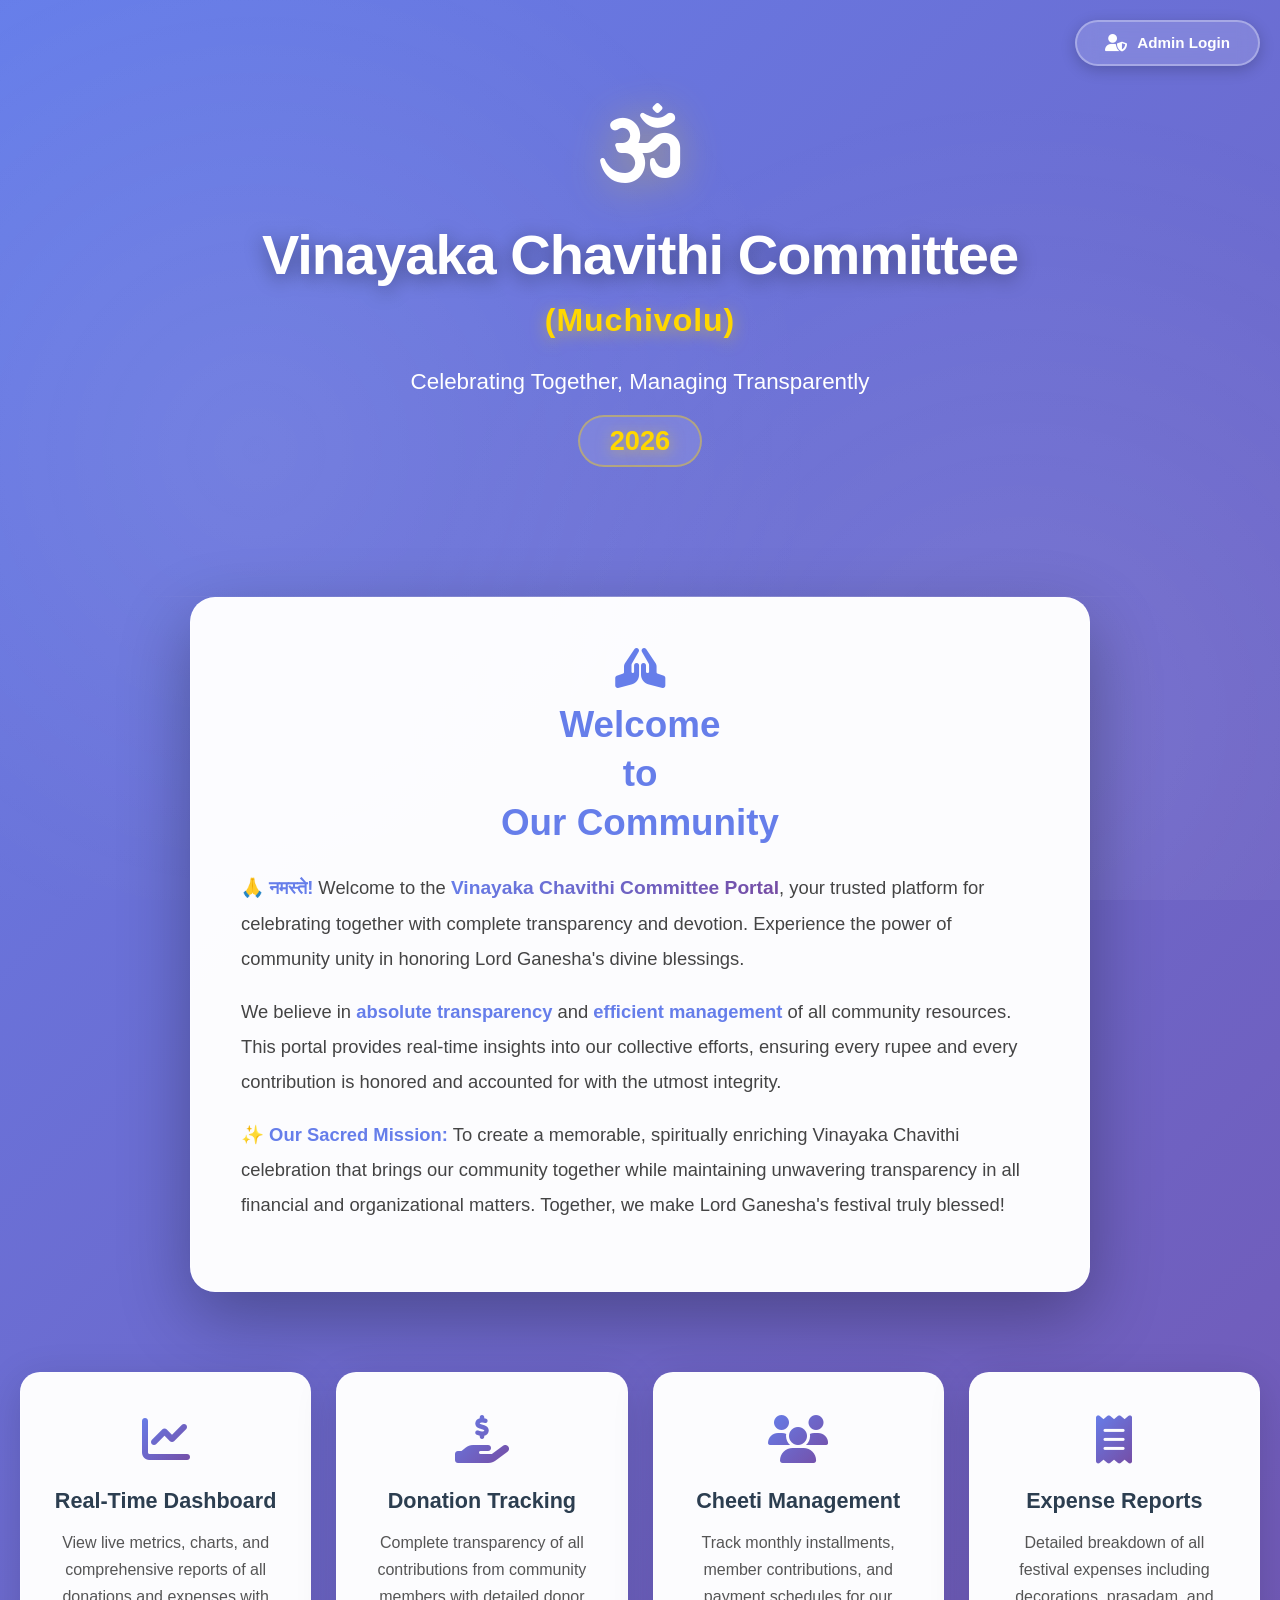
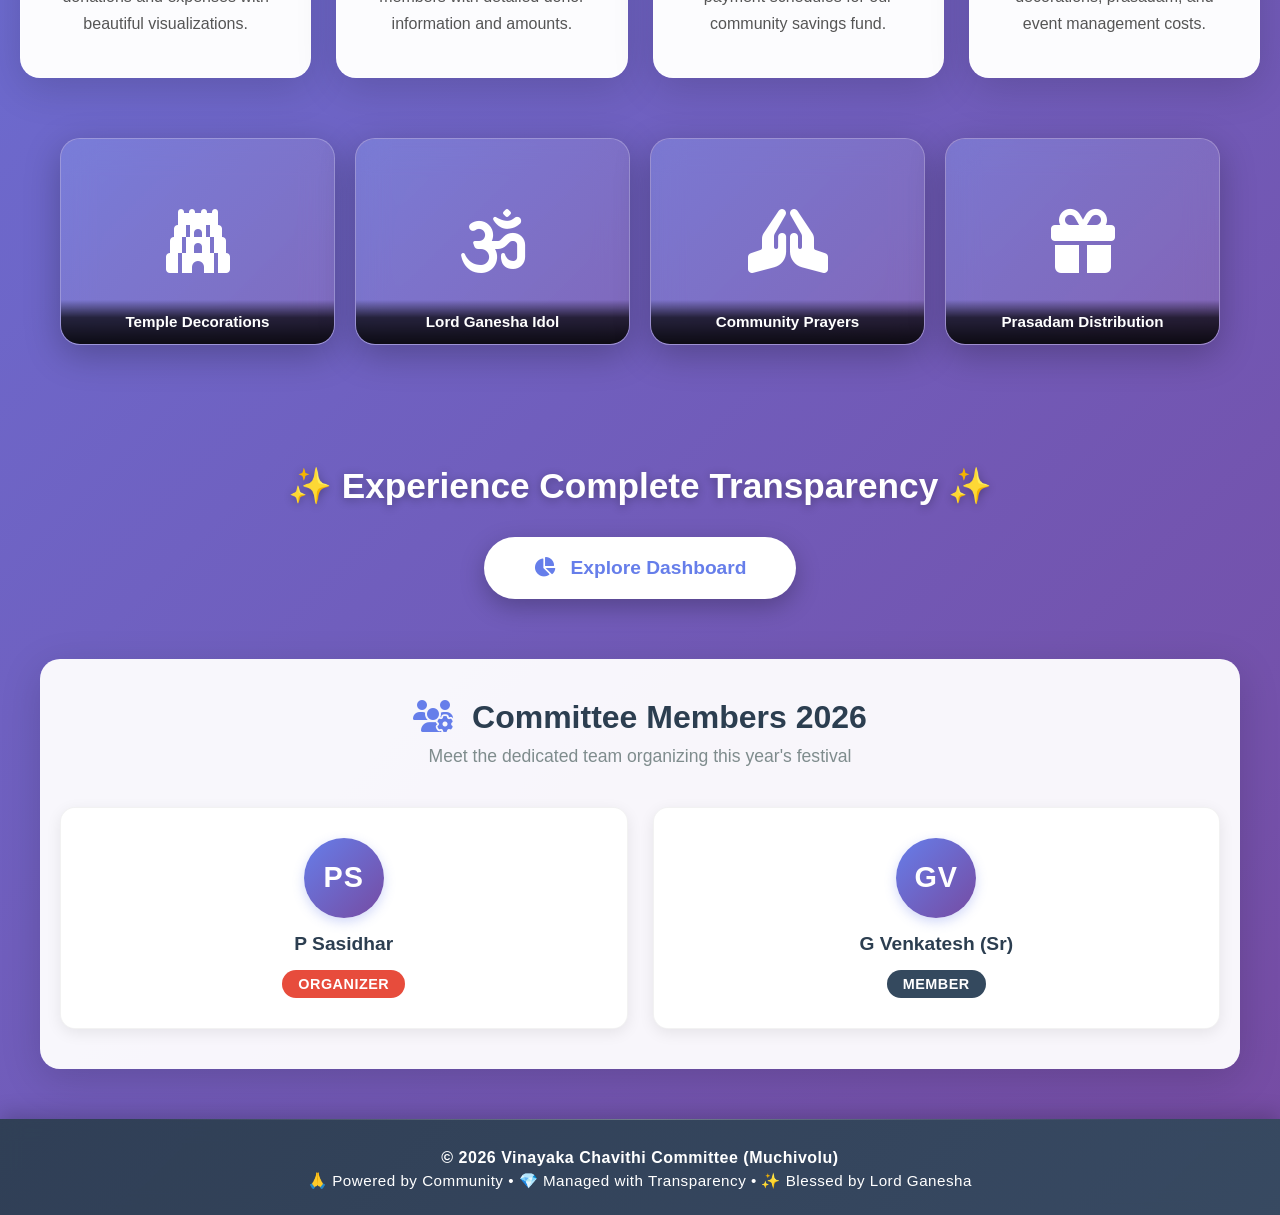
==== index.html @ c4cab66f "Welcome Message Fix" ====
<!DOCTYPE html>
<html lang="en">
<head>
    <meta charset="UTF-8">
    <meta name="viewport" content="width=device-width, initial-scale=1.0">
    <title>Vinayaka Chavithi Committee - Welcome</title>
    <link rel="icon" href="data:image/svg+xml,<svg xmlns='http://www.w3.org/2000/svg' viewBox='0 0 100 100'><text y='0.9em' font-size='90'>🕉️</text></svg>">
    <link rel="stylesheet" href="https://cdnjs.cloudflare.com/ajax/libs/font-awesome/6.4.0/css/all.min.css">
    <style>
        * {
            margin: 0;
            padding: 0;
            box-sizing: border-box;
        }

        body {
            font-family: 'Segoe UI', Tahoma, Geneva, Verdana, sans-serif;
            background: linear-gradient(135deg, #667eea 0%, #764ba2 100%);
            min-height: 100vh;
            color: #2c3e50;
            scroll-behavior: smooth;
            overflow-x: hidden;
        }

        /* Animated Background Particles */
        body::before {
            content: '';
            position: fixed;
            top: 0;
            left: 0;
            width: 100%;
            height: 100%;
            background: 
                radial-gradient(circle at 20% 50%, rgba(255,255,255,0.08) 0%, transparent 50%),
                radial-gradient(circle at 80% 80%, rgba(255,255,255,0.08) 0%, transparent 50%);
            pointer-events: none;
            z-index: 0;
            animation: backgroundPulse 8s ease-in-out infinite;
        }

        @keyframes backgroundPulse {
            0%, 100% { opacity: 0.5; }
            50% { opacity: 1; }
        }

        /* Ensure content is above background */
        body > * {
            position: relative;
            z-index: 1;
        }

        /* Login Button in Top Right */
        .admin-login-btn {
            position: fixed;
            top: 20px;
            right: 20px;
            background: rgba(255,255,255,0.15);
            color: white;
            border: 2px solid rgba(255,255,255,0.3);
            padding: 12px 28px;
            border-radius: 50px;
            font-size: 0.95rem;
            font-weight: 600;
            cursor: pointer;
            transition: all 0.3s ease;
            backdrop-filter: blur(10px);
            box-shadow: 0 4px 15px rgba(0,0,0,0.2);
            display: flex;
            align-items: center;
            gap: 10px;
            z-index: 1000;
            text-decoration: none;
        }

        .admin-login-btn:hover {
            background: rgba(255,255,255,0.25);
            border-color: rgba(255,255,255,0.5);
            transform: translateY(-2px);
            box-shadow: 0 6px 20px rgba(0,0,0,0.3);
        }

        .admin-login-btn i {
            font-size: 1.1rem;
        }

        /* Hero Section */
        .hero {
            text-align: center;
            padding: 100px 20px 80px;
            color: white;
            position: relative;
        }

        .hero::after {
            content: '';
            position: absolute;
            bottom: 0;
            left: 50%;
            transform: translateX(-50%);
            width: 80%;
            height: 1px;
            background: linear-gradient(90deg, transparent 0%, rgba(255,255,255,0.3) 50%, transparent 100%);
        }

        .hero .logo {
            font-size: 5rem;
            margin-bottom: 30px;
            filter: drop-shadow(0 4px 20px rgba(255,215,0,0.4));
            animation: float 3s ease-in-out infinite, glow 2s ease-in-out infinite alternate;
            display: inline-block;
        }

        @keyframes float {
            0%, 100% { transform: translateY(0) rotate(-2deg); }
            50% { transform: translateY(-15px) rotate(2deg); }
        }

        @keyframes glow {
            0% { filter: drop-shadow(0 4px 20px rgba(255,215,0,0.3)); }
            100% { filter: drop-shadow(0 4px 30px rgba(255,215,0,0.6)); }
        }

        .hero h1 {
            font-size: 3.5rem;
            font-weight: 800;
            margin-bottom: 15px;
            text-shadow: 0 4px 20px rgba(0,0,0,0.4);
            letter-spacing: -1px;
            animation: fadeInUp 0.8s ease-out;
        }

        @keyframes fadeInUp {
            from {
                opacity: 0;
                transform: translateY(30px);
            }
            to {
                opacity: 1;
                transform: translateY(0);
            }
        }

        .hero .location {
            font-size: 2rem;
            font-weight: 700;
            margin-bottom: 25px;
            color: #ffd700;
            text-shadow: 0 3px 15px rgba(255,215,0,0.5);
            opacity: 1;
            animation: fadeInUp 0.8s ease-out 0.2s both;
            letter-spacing: 1px;
        }

        .hero .subtitle {
            font-size: 1.4rem;
            opacity: 0.95;
            margin-bottom: 15px;
            font-weight: 400;
            animation: fadeInUp 0.8s ease-out 0.4s both;
            line-height: 1.6;
        }

        .hero .year {
            font-size: 1.7rem;
            font-weight: 700;
            margin-bottom: 50px;
            color: #ffd700;
            text-shadow: 0 3px 15px rgba(255,215,0,0.5);
            animation: fadeInUp 0.8s ease-out 0.6s both;
            display: inline-block;
            padding: 8px 30px;
            border: 2px solid rgba(255,215,0,0.4);
            border-radius: 50px;
            backdrop-filter: blur(10px);
            background: rgba(255,255,255,0.1);
        }

        /* Welcome Message */
        .welcome-message {
            max-width: 900px;
            margin: 0 auto 80px;
            padding: 50px;
            background: rgba(255,255,255,0.98);
            border-radius: 25px;
            box-shadow: 0 25px 70px rgba(0,0,0,0.3);
            animation: slideUp 0.8s ease-out;
            border: 1px solid rgba(255,255,255,0.5);
        }

        @keyframes slideUp {
            from {
                opacity: 0;
                transform: translateY(40px);
            }
            to {
                opacity: 1;
                transform: translateY(0);
            }
        }

        .welcome-message h2 {
            color: #667eea;
            margin-bottom: 25px;
            font-size: 2.3rem;
            display: flex;
            flex-direction: column;
            align-items: center;
            gap: 5px;
            justify-content: center;
            font-weight: 800;
            line-height: 1.2;
        }

        .welcome-message h2 i {
            font-size: 2.5rem;
            animation: pulse 2s ease-in-out infinite;
            margin-bottom: 10px;
        }

        @keyframes pulse {
            0%, 100% { transform: scale(1); }
            50% { transform: scale(1.1); }
        }

        .welcome-message p {
            line-height: 1.9;
            color: #444;
            font-size: 1.15rem;
            margin-bottom: 18px;
        }

        .welcome-message p strong {
            color: #667eea;
            font-weight: 700;
        }

        .welcome-message .highlight {
            background: linear-gradient(135deg, #667eea 0%, #764ba2 100%);
            -webkit-background-clip: text;
            -webkit-text-fill-color: transparent;
            font-weight: 700;
            font-size: 1.2rem;
        }

        /* Features Grid */
        .features {
            max-width: 1400px;
            margin: 0 auto 60px;
            padding: 0 20px;
            display: grid;
            grid-template-columns: repeat(4, 1fr);
            gap: 25px;
        }

        .feature-card {
            background: rgba(255,255,255,0.98);
            padding: 40px 30px;
            border-radius: 20px;
            box-shadow: 0 10px 40px rgba(0,0,0,0.15);
            transition: all 0.4s cubic-bezier(0.175, 0.885, 0.32, 1.275);
            animation: slideUp 0.8s ease-out;
            animation-fill-mode: both;
            text-align: center;
            border: 1px solid rgba(255,255,255,0.5);
            position: relative;
            overflow: hidden;
        }

        .feature-card::before {
            content: '';
            position: absolute;
            top: 0;
            left: -100%;
            width: 100%;
            height: 100%;
            background: linear-gradient(90deg, transparent, rgba(102,126,234,0.08), transparent);
            transition: left 0.5s;
        }

        .feature-card:hover::before {
            left: 100%;
        }

        .feature-card:nth-child(1) { animation-delay: 0.1s; }
        .feature-card:nth-child(2) { animation-delay: 0.2s; }
        .feature-card:nth-child(3) { animation-delay: 0.3s; }
        .feature-card:nth-child(4) { animation-delay: 0.4s; }

        .feature-card:hover {
            transform: translateY(-12px) scale(1.02);
            box-shadow: 0 20px 50px rgba(102,126,234,0.3);
        }

        .feature-card .icon {
            font-size: 3rem;
            margin-bottom: 20px;
            background: linear-gradient(135deg, #667eea 0%, #764ba2 100%);
            -webkit-background-clip: text;
            -webkit-text-fill-color: transparent;
            display: inline-block;
            transition: transform 0.3s ease;
        }

        .feature-card:hover .icon {
            transform: scale(1.15) rotate(5deg);
        }

        .feature-card h3 {
            color: #2c3e50;
            margin-bottom: 15px;
            font-size: 1.35rem;
            font-weight: 700;
        }

        .feature-card p {
            color: #555;
            line-height: 1.7;
            font-size: 1rem;
        }

        /* Responsive Features Grid */
        @media (max-width: 1200px) {
            .features {
                grid-template-columns: repeat(2, 1fr);
                gap: 20px;
            }
        }

        @media (max-width: 768px) {
            .features {
                grid-template-columns: 1fr;
                gap: 20px;
            }
            
            .feature-card {
                padding: 30px;
            }
        }

        /* CTA Section */
        .cta {
            text-align: center;
            padding: 60px 20px;
            max-width: 800px;
            margin: 0 auto;
        }

        .cta h2 {
            color: white;
            font-size: 2.2rem;
            margin-bottom: 30px;
            text-shadow: 0 2px 10px rgba(0,0,0,0.3);
        }

        .cta-buttons {
            display: flex;
            gap: 20px;
            justify-content: center;
            flex-wrap: wrap;
        }

        .btn {
            padding: 20px 50px;
            border-radius: 50px;
            font-size: 1.2rem;
            font-weight: 700;
            text-decoration: none;
            transition: all 0.4s cubic-bezier(0.175, 0.885, 0.32, 1.275);
            box-shadow: 0 8px 25px rgba(0,0,0,0.25);
            display: inline-flex;
            align-items: center;
            gap: 15px;
            cursor: pointer;
            border: none;
            position: relative;
            overflow: hidden;
        }

        .btn::before {
            content: '';
            position: absolute;
            top: 50%;
            left: 50%;
            width: 0;
            height: 0;
            border-radius: 50%;
            background: rgba(255,255,255,0.3);
            transform: translate(-50%, -50%);
            transition: width 0.6s, height 0.6s;
        }

        .btn:hover::before {
            width: 300px;
            height: 300px;
        }

        .btn i {
            position: relative;
            z-index: 1;
            transition: transform 0.3s ease;
        }

        .btn:hover i {
            transform: scale(1.2) rotate(10deg);
        }

        .btn > span {
            position: relative;
            z-index: 1;
        }

        .btn-primary {
            background: white;
            color: #667eea;
        }

        .btn-primary:hover {
            transform: translateY(-5px) scale(1.05);
            box-shadow: 0 15px 40px rgba(255,255,255,0.4);
        }

        .btn-secondary {
            background: rgba(255,255,255,0.15);
            color: white;
            border: 2px solid rgba(255,255,255,0.3);
            backdrop-filter: blur(10px);
        }

        .btn-secondary:hover {
            background: rgba(255,255,255,0.25);
            border-color: rgba(255,255,255,0.5);
            transform: translateY(-3px);
        }

        /* Images Section */
        .images-section {
            max-width: 1200px;
            margin: 0 auto 60px;
            padding: 0 20px;
        }

        .images-grid {
            display: grid;
            grid-template-columns: repeat(auto-fit, minmax(200px, 1fr));
            gap: 20px;
            margin-top: 30px;
        }

        .image-card {
            position: relative;
            border-radius: 20px;
            overflow: hidden;
            box-shadow: 0 10px 35px rgba(0,0,0,0.25);
            transition: all 0.4s cubic-bezier(0.175, 0.885, 0.32, 1.275);
            background: rgba(255,255,255,0.15);
            aspect-ratio: 4/3;
            cursor: pointer;
            border: 1px solid rgba(255,255,255,0.2);
        }

        .image-card:hover {
            transform: scale(1.08) rotate(2deg);
            box-shadow: 0 20px 50px rgba(0,0,0,0.4);
        }

        .image-placeholder {
            width: 100%;
            height: 100%;
            display: flex;
            align-items: center;
            justify-content: center;
            background: linear-gradient(135deg, rgba(102,126,234,0.3) 0%, rgba(118,75,162,0.3) 100%);
            backdrop-filter: blur(15px);
            color: white;
            font-size: 4rem;
            transition: all 0.3s ease;
        }

        .image-card:hover .image-placeholder {
            background: linear-gradient(135deg, rgba(102,126,234,0.5) 0%, rgba(118,75,162,0.5) 100%);
        }

        .image-card:hover .image-placeholder i {
            transform: scale(1.2);
            filter: drop-shadow(0 0 20px rgba(255,255,255,0.6));
        }

        /* Disable hover effects on touch devices */
        @media (hover: none) and (pointer: coarse) {
            .image-card:hover {
                transform: none;
            }

            .image-card:hover .image-placeholder {
                background: linear-gradient(135deg, rgba(102,126,234,0.3) 0%, rgba(118,75,162,0.3) 100%);
            }

            .image-card:hover .image-placeholder i {
                transform: none;
                filter: none;
            }
        }

        .image-card .label {
            position: absolute;
            bottom: 0;
            left: 0;
            right: 0;
            padding: 12px 10px;
            background: linear-gradient(to top, rgba(0,0,0,0.9), rgba(0,0,0,0.7) 60%, transparent);
            color: white;
            font-weight: 600;
            text-align: center;
            font-size: 0.95rem;
            line-height: 1.3;
        }

        /* Committee Section */
        .committee-section {
            max-width: 1200px;
            margin: 0 auto 50px;
            padding: 40px 20px;
            background: rgba(255, 255, 255, 0.95);
            border-radius: 20px;
            box-shadow: 0 10px 40px rgba(0, 0, 0, 0.15);
        }

        .committee-section .section-header {
            text-align: center;
            margin-bottom: 40px;
        }

        .committee-section .section-header h2 {
            color: #2c3e50;
            font-size: 2rem;
            margin-bottom: 10px;
            font-weight: 700;
        }

        .committee-section .section-header h2 i {
            color: #667eea;
            margin-right: 10px;
        }

        .committee-section .section-header p {
            color: #7f8c8d;
            font-size: 1.1rem;
        }

        .committee-grid {
            display: grid;
            grid-template-columns: repeat(auto-fit, minmax(250px, 1fr));
            gap: 25px;
        }

        .home-committee-card {
            background: white;
            border-radius: 15px;
            padding: 30px 25px;
            box-shadow: 0 4px 15px rgba(0, 0, 0, 0.08);
            transition: all 0.3s ease;
            border: 1px solid rgba(0, 0, 0, 0.05);
            display: flex;
            flex-direction: column;
            align-items: center;
            justify-content: center;
            text-align: center;
            gap: 15px;
            min-height: 220px;
        }

        .home-committee-card:hover {
            transform: translateY(-5px);
            box-shadow: 0 8px 25px rgba(0, 0, 0, 0.15);
        }

        .home-committee-avatar {
            width: 80px;
            height: 80px;
            border-radius: 50%;
            background: linear-gradient(135deg, #667eea 0%, #764ba2 100%);
            color: white;
            display: flex;
            align-items: center;
            justify-content: center;
            font-size: 1.8rem;
            font-weight: 700;
            box-shadow: 0 4px 12px rgba(102, 126, 234, 0.3);
            letter-spacing: 1px;
        }

        .home-committee-name {
            font-size: 1.2rem;
            font-weight: 600;
            color: #2c3e50;
            margin: 0;
        }

        .home-committee-role {
            display: inline-block;
            padding: 6px 16px;
            border-radius: 20px;
            font-size: 0.9rem;
            font-weight: 600;
            color: white;
            text-transform: uppercase;
            letter-spacing: 0.5px;
        }

        /* Footer */
        .footer {
            background: linear-gradient(135deg, rgba(44, 62, 80, 0.95) 0%, rgba(52, 73, 94, 0.95) 100%);
            backdrop-filter: blur(10px);
            text-align: center;
            padding: 25px 20px 20px;
            color: white;
            opacity: 1;
            font-size: 0.95rem;
            position: relative;
            box-shadow: 0 -5px 20px rgba(0, 0, 0, 0.2);
        }

        .footer::before {
            content: '';
            position: absolute;
            top: 0;
            left: 50%;
            transform: translateX(-50%);
            width: 80%;
            height: 1px;
            background: linear-gradient(90deg, transparent 0%, rgba(255,255,255,0.3) 50%, transparent 100%);
        }

        .footer p {
            margin: 5px 0;
            letter-spacing: 0.5px;
        }

        .footer p:first-child {
            font-weight: 600;
            font-size: 1rem;
        }

        /* Page Loader */
        .page-loader {
            position: fixed;
            top: 0;
            left: 0;
            width: 100%;
            height: 100%;
            background: linear-gradient(135deg, #667eea 0%, #764ba2 100%);
            display: flex;
            align-items: center;
            justify-content: center;
            z-index: 9999;
            transition: opacity 0.5s ease, visibility 0.5s ease;
        }

        .page-loader.hidden {
            opacity: 0;
            visibility: hidden;
        }

        .loader-content {
            text-align: center;
            color: white;
        }

        .loader-icon {
            font-size: 4rem;
            animation: spin 2s ease-in-out infinite;
            margin-bottom: 20px;
            filter: drop-shadow(0 4px 20px rgba(255,215,0,0.6));
        }

        @keyframes spin {
            0% { transform: rotate(0deg) scale(1); }
            50% { transform: rotate(180deg) scale(1.1); }
            100% { transform: rotate(360deg) scale(1); }
        }

        .loader-text {
            font-size: 1.3rem;
            font-weight: 600;
            opacity: 0.9;
        }

        /* Responsive */
        @media (max-width: 768px) {
            .hero {
                padding: 50px 15px 30px;
            }

            .hero h1 {
                font-size: 1.8rem;
                line-height: 1.2;
            }

            .hero .location {
                font-size: 1.3rem;
                margin-bottom: 15px;
            }

            .hero .subtitle {
                font-size: 1rem;
                padding: 0 10px;
            }

            .hero .logo {
                font-size: 3rem;
                margin-bottom: 20px;
            }

            .hero .year {
                font-size: 1.1rem;
                padding: 6px 18px;
                margin-bottom: 30px;
            }

            .welcome-message {
                padding: 20px 16px;
                margin: 0 15px 35px;
                border-radius: 18px;
                box-shadow: 0 15px 40px rgba(0,0,0,0.2);
            }

            .welcome-message h2 {
                font-size: 1.3rem;
                flex-direction: column;
                gap: 3px;
                margin-bottom: 16px;
                line-height: 1.3;
            }

            .welcome-message h2 i {
                font-size: 1.8rem;
                margin-bottom: 8px;
            }

            .welcome-message p {
                font-size: 0.92rem;
                line-height: 1.6;
                margin-bottom: 12px;
                text-align: left;
            }

            .welcome-message .highlight {
                font-size: 0.95rem;
                display: inline;
            }

            .feature-card {
                padding: 30px 20px;
            }

            .feature-card h3 {
                font-size: 1.2rem;
            }

            .feature-card p {
                font-size: 0.92rem;
            }

            .cta {
                padding: 40px 15px;
            }

            .cta h2 {
                font-size: 1.4rem;
                padding: 0 10px;
            }

            .cta-buttons {
                flex-direction: column;
                align-items: center;
            }

            .images-section {
                margin-bottom: 40px;
                padding: 0 15px;
            }

            .images-grid {
                gap: 15px;
                grid-template-columns: 1fr;
            }

            .image-card {
                aspect-ratio: 3/2;
                max-width: 100%;
            }

            .image-placeholder {
                font-size: 4.5rem;
            }

            .image-card .label {
                font-size: 1.05rem;
                padding: 16px 12px;
            }

            .btn {
                width: 100%;
                max-width: 320px;
                justify-content: center;
                padding: 16px 40px;
                font-size: 1.05rem;
            }

            .admin-login-btn {
                top: 10px;
                right: 10px;
                padding: 9px 18px;
                font-size: 0.8rem;
            }

            .committee-section {
                padding: 25px 15px;
                margin: 0 10px 25px;
                border-radius: 18px;
            }

            .committee-section .section-header h2 {
                font-size: 1.35rem;
            }

            .committee-section .section-header p {
                font-size: 0.95rem;
            }

            .committee-grid {
                grid-template-columns: 1fr;
                gap: 20px;
            }

            .home-committee-card {
                min-height: auto;
                padding: 25px 20px;
            }

            .footer {
                padding: 20px 15px 18px;
                font-size: 0.85rem;
            }

            .footer::before {
                width: 90%;
            }

            .footer p {
                margin: 4px 0;
            }

            .footer p:first-child {
                font-size: 0.9rem;
            }

            .footer p:last-child {
                font-size: 0.8rem;
                line-height: 1.5;
            }
        }

        /* Extra Small Devices */
        @media (max-width: 480px) {
            .hero h1 {
                font-size: 1.6rem;
            }

            .hero .location {
                font-size: 1.2rem;
            }

            .hero .subtitle {
                font-size: 0.95rem;
            }

            .hero .logo {
                font-size: 2.8rem;
            }

            .hero .year {
                font-size: 1rem;
                padding: 5px 16px;
            }

            .welcome-message {
                padding: 18px 14px;
                margin: 0 12px 30px;
            }

            .welcome-message h2 {
                font-size: 1.2rem;
                line-height: 1.3;
                gap: 2px;
            }

            .welcome-message h2 i {
                margin-bottom: 6px;
            }

            .welcome-message p {
                font-size: 0.88rem;
            }

            .feature-card {
                padding: 25px 18px;
            }

            .images-grid {
                gap: 12px;
            }

            .image-placeholder {
                font-size: 4rem;
            }

            .image-card .label {
                font-size: 1rem;
                padding: 14px 10px;
            }

            .cta h2 {
                font-size: 1.3rem;
            }

            .btn {
                padding: 14px 35px;
                font-size: 1rem;
            }
        }
    </style>
</head>
<body>
    <!-- Page Loader -->
    <div class="page-loader" id="pageLoader">
        <div class="loader-content">
            <div class="loader-icon">
                <i class="fas fa-om"></i>
            </div>
            <div class="loader-text">Loading...</div>
        </div>
    </div>

    <!-- Admin Login Button (Top Right) -->
    <a href="dashboard.html?login=true" class="admin-login-btn">
        <i class="fas fa-user-shield"></i>
        Admin Login
    </a>

    <!-- Hero Section -->
    <div class="hero">
        <div class="logo">
            <i class="fas fa-om"></i>
        </div>
        <h1>Vinayaka Chavithi Committee</h1>
        <p class="location">(Muchivolu)</p>
        <p class="subtitle">Celebrating Together, Managing Transparently</p>
        <p class="year" id="currentYear">2026</p>
    </div>

    <!-- Welcome Message -->
    <div class="welcome-message">
        <h2>
            <i class="fas fa-hands-praying"></i>
            <span style="display: block;">Welcome</span>
            <span style="display: block;">to</span>
            <span style="display: block;">Our Community</span>
        </h2>
        <p>
            🙏 <strong>नमस्ते!</strong> Welcome to the <span class="highlight">Vinayaka Chavithi Committee Portal</span>, 
            your trusted platform for celebrating together with complete transparency and devotion. Experience the power 
            of community unity in honoring Lord Ganesha's divine blessings.
        </p>
        <p>
            We believe in <strong>absolute transparency</strong> and <strong>efficient management</strong> of all community resources. 
            This portal provides real-time insights into our collective efforts, ensuring every rupee and every contribution 
            is honored and accounted for with the utmost integrity.
        </p>
        <p>
            <strong>✨ Our Sacred Mission:</strong> To create a memorable, spiritually enriching Vinayaka Chavithi celebration 
            that brings our community together while maintaining unwavering transparency in all financial and organizational 
            matters. Together, we make Lord Ganesha's festival truly blessed!
        </p>
    </div>

    <!-- Features Grid -->
    <div class="features">
        <div class="feature-card">
            <div class="icon">
                <i class="fas fa-chart-line"></i>
            </div>
            <h3>Real-Time Dashboard</h3>
            <p>View live metrics, charts, and comprehensive reports of all donations and expenses with beautiful visualizations.</p>
        </div>

        <div class="feature-card">
            <div class="icon">
                <i class="fas fa-hand-holding-usd"></i>
            </div>
            <h3>Donation Tracking</h3>
            <p>Complete transparency of all contributions from community members with detailed donor information and amounts.</p>
        </div>

        <div class="feature-card">
            <div class="icon">
                <i class="fas fa-users"></i>
            </div>
            <h3>Cheeti Management</h3>
            <p>Track monthly installments, member contributions, and payment schedules for our community savings fund.</p>
        </div>

        <div class="feature-card">
            <div class="icon">
                <i class="fas fa-receipt"></i>
            </div>
            <h3>Expense Reports</h3>
            <p>Detailed breakdown of all festival expenses including decorations, prasadam, and event management costs.</p>
        </div>
    </div>

    <!-- Images Section -->
    <div class="images-section">
        <div class="images-grid">
            <div class="image-card">
                <div class="image-placeholder">
                    <i class="fas fa-gopuram"></i>
                </div>
                <div class="label">Temple Decorations</div>
            </div>

            <div class="image-card">
                <div class="image-placeholder">
                    <i class="fas fa-om"></i>
                </div>
                <div class="label">Lord Ganesha Idol</div>
            </div>

            <div class="image-card">
                <div class="image-placeholder">
                    <i class="fas fa-hands-praying"></i>
                </div>
                <div class="label">Community Prayers</div>
            </div>

            <div class="image-card">
                <div class="image-placeholder">
                    <i class="fas fa-gift"></i>
                </div>
                <div class="label">Prasadam Distribution</div>
            </div>
        </div>
    </div>

    <!-- CTA Section -->
    <div class="cta">
        <h2>✨ Experience Complete Transparency ✨</h2>
        <div class="cta-buttons">
            <a href="dashboard.html" class="btn btn-primary">
                <i class="fas fa-chart-pie"></i>
                <span>Explore Dashboard</span>
            </a>
        </div>
    </div>

    <!-- Committee Section -->
    <div class="committee-section">
        <div class="section-header">
            <h2><i class="fas fa-users-cog"></i> Committee Members <span id="committeeYear">2026</span></h2>
            <p>Meet the dedicated team organizing this year's festival</p>
        </div>
        <div class="committee-grid" id="committeeGrid">
            <!-- Committee members will be loaded here -->
        </div>
    </div>

    <!-- Footer -->
    <div class="footer">
        <p>© <span id="footerYear">2026</span> Vinayaka Chavithi Committee (Muchivolu)</p>
        <p>🙏 Powered by Community • 💎 Managed with Transparency • ✨ Blessed by Lord Ganesha</p>
    </div>

    <!-- Load Dashboard Configuration -->
    <script src="dashboard-config.js"></script>

    <script>
        // Set current year dynamically
        const currentYear = new Date().getFullYear();
        
        // Update hero year
        const heroYear = document.getElementById('currentYear');
        if (heroYear) {
            heroYear.textContent = currentYear;
        }
        
        // Update footer year
        const footerYear = document.getElementById('footerYear');
        if (footerYear) {
            footerYear.textContent = currentYear;
        }

        // Update committee year
        const committeeYear = document.getElementById('committeeYear');
        if (committeeYear) {
            committeeYear.textContent = currentYear;
        }

        // Wait for config to be available
        function waitForConfig(callback, maxAttempts = 20) {
            let attempts = 0;
            const checkConfig = setInterval(() => {
                attempts++;
                if (typeof DASHBOARD_CONFIG !== 'undefined') {
                    clearInterval(checkConfig);
                    callback();
                } else if (attempts >= maxAttempts) {
                    clearInterval(checkConfig);
                    console.warn('⚠️ Dashboard config not loaded, proceeding with fallback');
                    callback(); // Proceed anyway with fallback paths
                }
            }, 50); // Check every 50ms
        }

        // Load and display committee members with fallback logic
        async function loadCommitteeMembers() {
            try {
                let committee = [];
                let displayYear = currentYear;
                let dataSource = '';
                
                // Get config for environment-aware paths
                const config = (typeof DASHBOARD_CONFIG !== 'undefined') ? DASHBOARD_CONFIG : null;
                const isProduction = config && !config.TEST_MODE;
                
                // Helper function to fetch data (production uses GitHub API to bypass cache)
                async function fetchYearData(year) {
                    const dataPath = config ? config.getDataFilePath(year) : `data/donations-${year}.json`;
                    
                    if (isProduction) {
                        // Production: Use GitHub API to bypass CDN cache
                        const apiUrl = `https://api.github.com/repos/${config.GITHUB_OWNER}/${config.GITHUB_REPO}/contents/${dataPath}?ref=${config.GITHUB_BRANCH}`;
                        const response = await fetch(apiUrl, {
                            headers: {
                                'Authorization': config.GITHUB_TOKEN ? `token ${config.GITHUB_TOKEN}` : undefined,
                                'Accept': 'application/vnd.github.v3.raw'
                            }
                        });
                        return response.ok ? await response.json() : null;
                    } else {
                        // Local: Direct file fetch with cache busting
                        const response = await fetch(dataPath + '?t=' + new Date().getTime());
                        return response.ok ? await response.json() : null;
                    }
                }
                
                // Step 1: Try to load current year data
                const currentYearData = await fetchYearData(currentYear);
                
                if (currentYearData) {
                    committee = currentYearData.committee || [];
                    
                    if (committee.length > 0) {
                        dataSource = 'current';
                        console.log(`✅ Loaded ${currentYear} committee from current year data`);
                    }
                }
                
                // Step 2: If no current year committee, try previous year's next_year committee
                if (committee.length === 0) {
                    const previousYear = currentYear - 1;
                    const previousYearData = await fetchYearData(previousYear);
                    
                    if (previousYearData) {
                        const nextYearCommittee = previousYearData.committee_next_year || [];
                        
                        if (nextYearCommittee.length > 0) {
                            committee = nextYearCommittee;
                            dataSource = 'previous_next_year';
                            console.log(`✅ Loaded ${currentYear} committee from ${previousYear}'s next year planning`);
                        } else {
                            // Step 3: If no next_year committee, use previous year's actual committee
                            const previousCommittee = previousYearData.committee || [];
                            
                            if (previousCommittee.length > 0) {
                                committee = previousCommittee;
                                displayYear = previousYear;
                                dataSource = 'previous';
                                console.log(`✅ Loaded ${previousYear} committee as fallback`);
                            }
                        }
                    }
                }
                
                // Step 4: If still no committee, hide the section
                if (committee.length === 0) {
                    console.warn('⚠️ No committee data found. Hiding committee section.');
                    hideCommitteeSection();
                    return;
                }
                
                // Update the year display based on which data we're showing
                updateCommitteeYearDisplay(displayYear);
                
                // Display the committee members
                displayCommitteeMembers(committee);
                
            } catch (error) {
                console.error('Error loading committee members:', error);
                hideCommitteeSection();
            }
        }

        // Hide committee section
        function hideCommitteeSection() {
            const committeeSection = document.querySelector('.committee-section');
            if (committeeSection) {
                committeeSection.style.display = 'none';
            }
        }

        // Update committee year display
        function updateCommitteeYearDisplay(year) {
            const committeeYearSpan = document.getElementById('committeeYear');
            if (committeeYearSpan) {
                committeeYearSpan.textContent = year;
            }
        }

        // Display committee members
        function displayCommitteeMembers(committee) {
            const committeeGrid = document.getElementById('committeeGrid');
            if (!committeeGrid) return;
            
            const roleColors = {
                'Organizer': '#e74c3c',
                'President': '#3498db',
                'Vice President': '#9b59b6',
                'Secretary': '#1abc9c',
                'Treasurer': '#f39c12',
                'Member': '#34495e'
            };
            
            committeeGrid.innerHTML = committee.map((member) => {
                const roleColor = roleColors[member.role] || '#34495e';
                const initials = member.name.split(' ').map(n => n[0]).join('').toUpperCase().slice(0, 2);
                
                return `
                    <div class="home-committee-card">
                        <div class="home-committee-avatar">${initials}</div>
                        <h3 class="home-committee-name">${member.name}</h3>
                        <span class="home-committee-role" style="background: ${roleColor};">
                            ${member.role}
                        </span>
                    </div>
                `;
            }).join('');
        }

        // Load committee members when page loads
        document.addEventListener('DOMContentLoaded', function() {
            waitForConfig(loadCommitteeMembers);
            
            // Hide page loader
            setTimeout(() => {
                const loader = document.getElementById('pageLoader');
                if (loader) {
                    loader.classList.add('hidden');
                }
            }, 600);
        });
    </script>
</body>
</html>
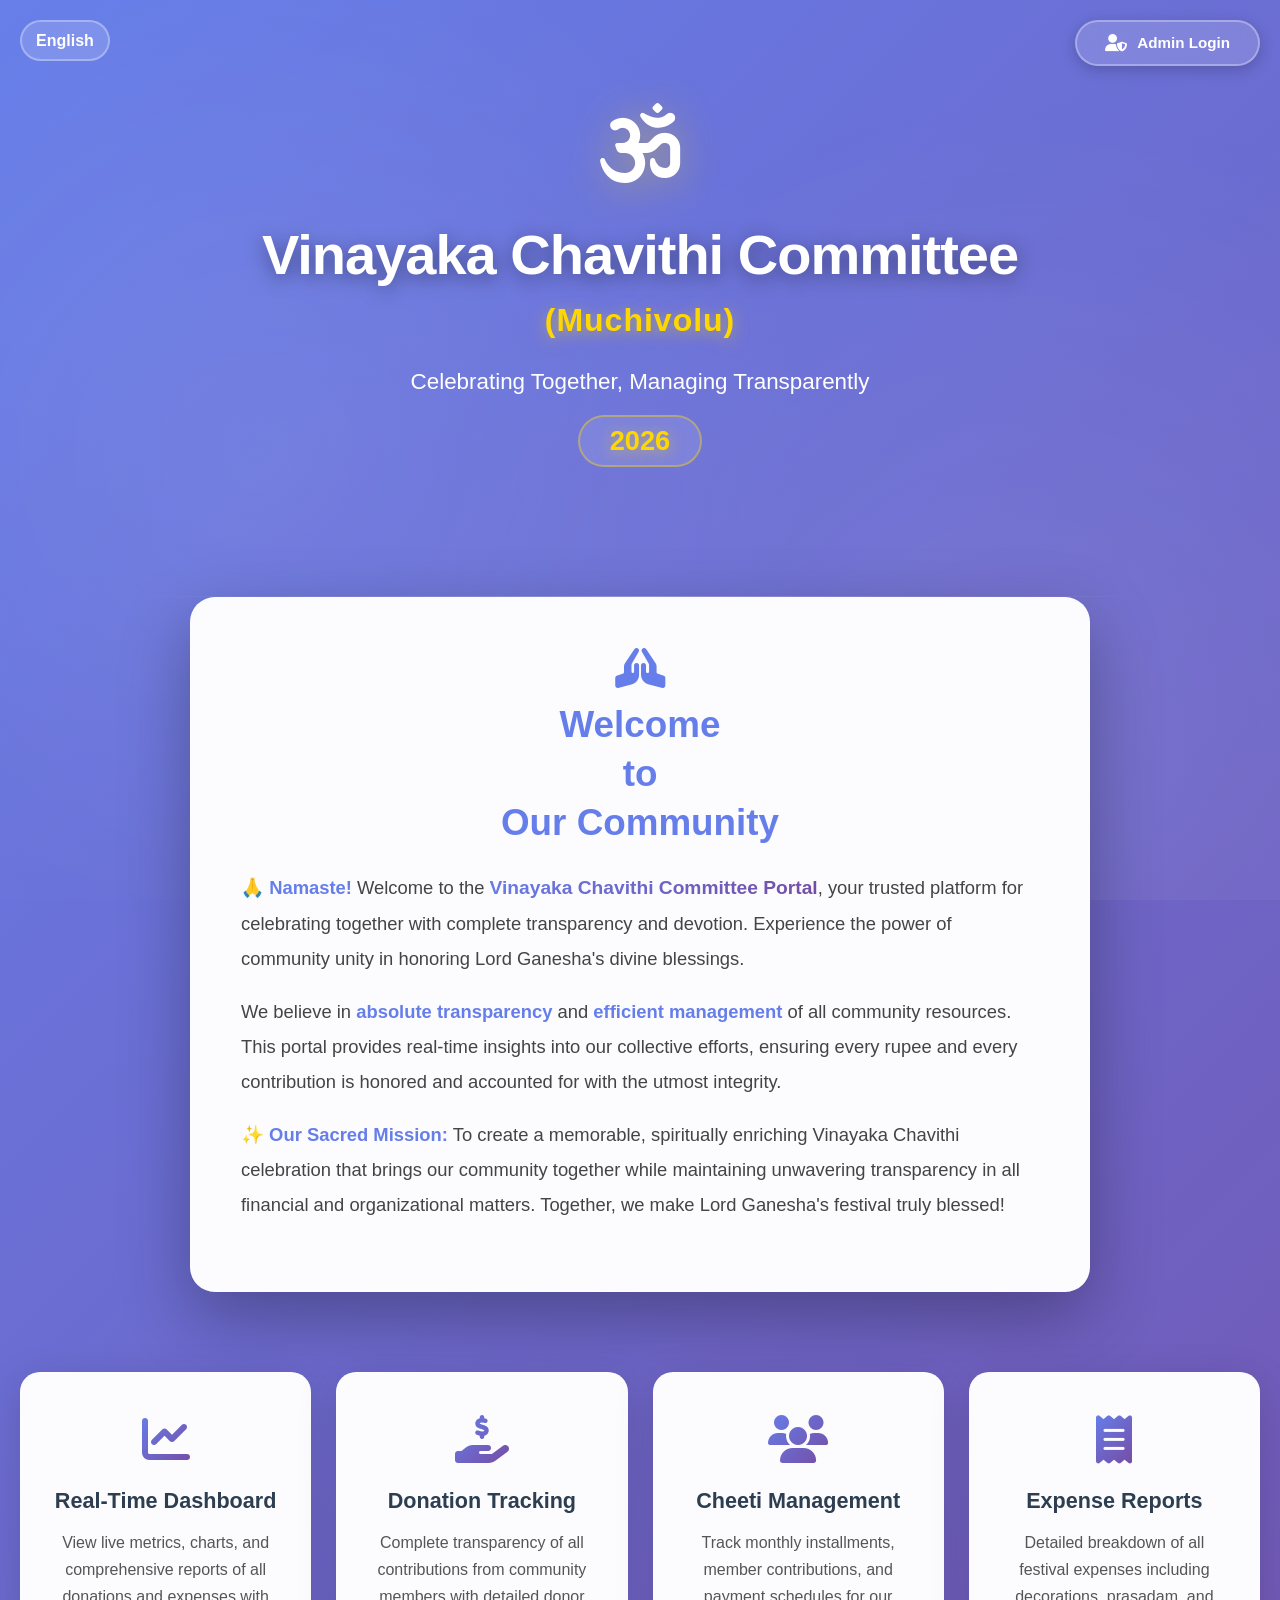
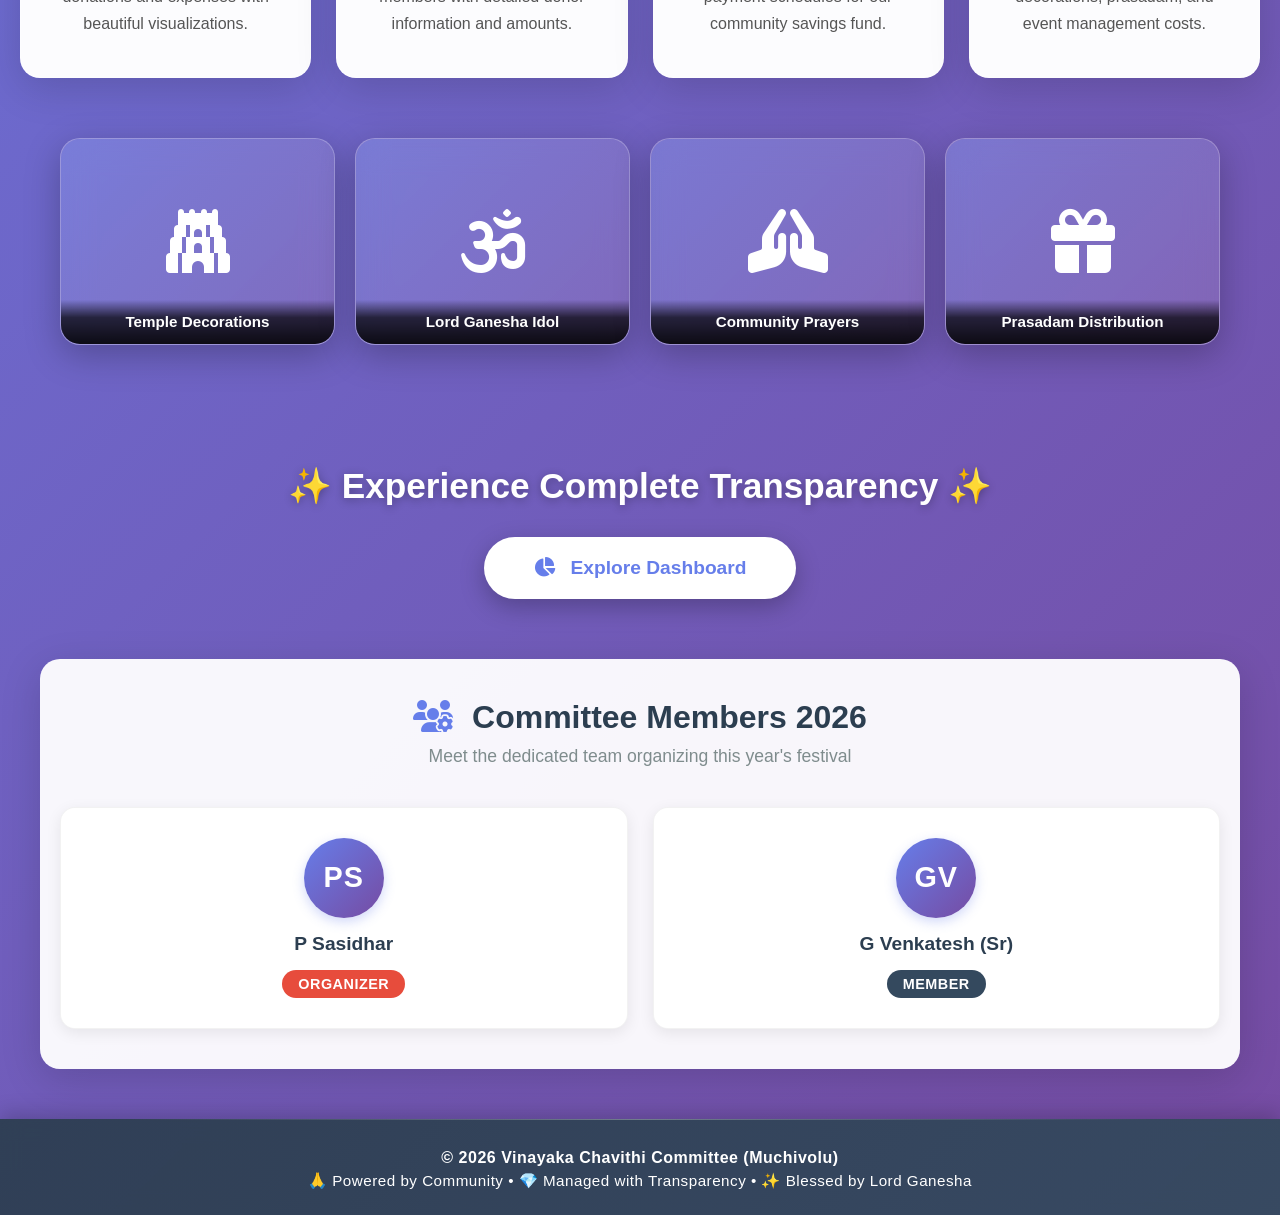
==== commit 13c490fb: "Mobile UI improvements, cheeti payment tracking enhancements, and localization fixes" ====
--- a/index.html
+++ b/index.html
@@ -6,6 +6,7 @@
     <title>Vinayaka Chavithi Committee - Welcome</title>
     <link rel="icon" href="data:image/svg+xml,<svg xmlns='http://www.w3.org/2000/svg' viewBox='0 0 100 100'><text y='0.9em' font-size='90'>🕉️</text></svg>">
     <link rel="stylesheet" href="https://cdnjs.cloudflare.com/ajax/libs/font-awesome/6.4.0/css/all.min.css">
+    <link rel="stylesheet" href="https://fonts.googleapis.com/css2?family=Noto+Sans+Telugu:wght@400;600;700;800&display=swap">
     <style>
         * {
             margin: 0;
@@ -20,6 +21,10 @@
             color: #2c3e50;
             scroll-behavior: smooth;
             overflow-x: hidden;
+        }
+
+        html[lang="te"] body {
+            font-family: 'Noto Sans Telugu', 'Nirmala UI', sans-serif;
         }
 
         /* Animated Background Particles */
@@ -83,6 +88,48 @@
             font-size: 1.1rem;
         }
 
+        .language-selector {
+            position: fixed;
+            top: 20px;
+            left: 20px;
+            z-index: 1000;
+        }
+
+        .language-selector select {
+            appearance: none;
+            background: rgba(255, 255, 255, 0.15);
+            border: 2px solid rgba(255, 255, 255, 0.3);
+            border-radius: 50px;
+            color: white;
+            cursor: pointer;
+            font: inherit;
+            font-weight: 600;
+            padding: 10px 14px;
+            text-align: center;
+            text-align-last: center;
+        }
+
+        .language-selector select:focus {
+            outline: 2px solid white;
+            outline-offset: 2px;
+        }
+
+        .language-selector option {
+            color: #2c3e50;
+        }
+
+        .sr-only {
+            position: absolute;
+            width: 1px;
+            height: 1px;
+            padding: 0;
+            margin: -1px;
+            overflow: hidden;
+            clip: rect(0, 0, 0, 0);
+            white-space: nowrap;
+            border: 0;
+        }
+
         /* Hero Section */
         .hero {
             text-align: center;
@@ -236,6 +283,7 @@
 
         .welcome-message .highlight {
             background: linear-gradient(135deg, #667eea 0%, #764ba2 100%);
+            background-clip: text;
             -webkit-background-clip: text;
             -webkit-text-fill-color: transparent;
             font-weight: 700;
@@ -295,6 +343,7 @@
             font-size: 3rem;
             margin-bottom: 20px;
             background: linear-gradient(135deg, #667eea 0%, #764ba2 100%);
+            background-clip: text;
             -webkit-background-clip: text;
             -webkit-text-fill-color: transparent;
             display: inline-block;
@@ -687,8 +736,34 @@
 
         /* Responsive */
         @media (max-width: 768px) {
+            .language-selector {
+                top: 14px;
+                left: 14px;
+            }
+
+            .language-selector select {
+                height: 40px;
+                min-width: 106px;
+                padding: 0 12px;
+                font-size: 0.85rem;
+                text-align: center;
+                text-align-last: center;
+            }
+
+            .admin-login-btn {
+                top: 14px;
+                right: 14px;
+                height: 40px;
+                padding: 0 16px;
+                font-size: 0.85rem;
+            }
+
+            .admin-login-btn i {
+                font-size: 1rem;
+            }
+
             .hero {
-                padding: 50px 15px 30px;
+                padding: 82px 15px 30px;
             }
 
             .hero h1 {
@@ -807,13 +882,6 @@
                 font-size: 1.05rem;
             }
 
-            .admin-login-btn {
-                top: 10px;
-                right: 10px;
-                padding: 9px 18px;
-                font-size: 0.8rem;
-            }
-
             .committee-section {
                 padding: 25px 15px;
                 margin: 0 10px 25px;
@@ -863,6 +931,25 @@
 
         /* Extra Small Devices */
         @media (max-width: 480px) {
+            .language-selector {
+                position: fixed;
+                top: 12px;
+                left: 12px;
+                display: flex;
+                justify-content: flex-start;
+                margin: 0;
+            }
+
+            .language-selector select {
+                background: rgba(255, 255, 255, 0.2);
+                width: 85px;
+                font-size: 0.78rem;
+                padding: 0 4px;
+                height: 36px;
+                text-align: center;
+                text-align-last: center;
+            }
+
             .hero h1 {
                 font-size: 1.6rem;
             }
@@ -943,9 +1030,16 @@
     </div>
 
     <!-- Admin Login Button (Top Right) -->
+    <div class="language-selector">
+        <label for="languageSelect" class="sr-only">Language</label>
+        <select id="languageSelect" aria-label="Language">
+            <option value="en">English</option>
+            <option value="te">తెలుగు</option>
+        </select>
+    </div>
     <a href="dashboard.html?login=true" class="admin-login-btn">
         <i class="fas fa-user-shield"></i>
-        Admin Login
+        <span data-i18n="adminLogin">Admin Login</span>
     </a>
 
     <!-- Hero Section -->
@@ -953,9 +1047,9 @@
         <div class="logo">
             <i class="fas fa-om"></i>
         </div>
-        <h1>Vinayaka Chavithi Committee</h1>
+        <h1 data-i18n="committeeName">Vinayaka Chavithi Committee</h1>
         <p class="location">(Muchivolu)</p>
-        <p class="subtitle">Celebrating Together, Managing Transparently</p>
+        <p class="subtitle" data-i18n="heroSubtitle">Celebrating Together, Managing Transparently</p>
         <p class="year" id="currentYear">2026</p>
     </div>
 
@@ -963,24 +1057,18 @@
     <div class="welcome-message">
         <h2>
             <i class="fas fa-hands-praying"></i>
-            <span style="display: block;">Welcome</span>
-            <span style="display: block;">to</span>
-            <span style="display: block;">Our Community</span>
+            <span style="display: block;" data-i18n="welcomeLine1">Welcome</span>
+            <span style="display: block;" data-i18n="welcomeLine2">to</span>
+            <span style="display: block;" data-i18n="welcomeLine3">Our Community</span>
         </h2>
         <p>
-            🙏 <strong>नमस्ते!</strong> Welcome to the <span class="highlight">Vinayaka Chavithi Committee Portal</span>, 
-            your trusted platform for celebrating together with complete transparency and devotion. Experience the power 
-            of community unity in honoring Lord Ganesha's divine blessings.
+            <span data-i18n="welcomeText1">🙏 <strong>Namaste!</strong> Welcome to the <span class="highlight">Vinayaka Chavithi Committee Portal</span>, your trusted platform for celebrating together with complete transparency and devotion. Experience the power of community unity in honoring Lord Ganesha's divine blessings.</span>
         </p>
         <p>
-            We believe in <strong>absolute transparency</strong> and <strong>efficient management</strong> of all community resources. 
-            This portal provides real-time insights into our collective efforts, ensuring every rupee and every contribution 
-            is honored and accounted for with the utmost integrity.
+            <span data-i18n="welcomeText2">We believe in <strong>absolute transparency</strong> and <strong>efficient management</strong> of all community resources. This portal provides real-time insights into our collective efforts, ensuring every rupee and every contribution is honored and accounted for with the utmost integrity.</span>
         </p>
         <p>
-            <strong>✨ Our Sacred Mission:</strong> To create a memorable, spiritually enriching Vinayaka Chavithi celebration 
-            that brings our community together while maintaining unwavering transparency in all financial and organizational 
-            matters. Together, we make Lord Ganesha's festival truly blessed!
+            <span data-i18n="welcomeText3"><strong>✨ Our Sacred Mission:</strong> To create a memorable, spiritually enriching Vinayaka Chavithi celebration that brings our community together while maintaining unwavering transparency in all financial and organizational matters. Together, we make Lord Ganesha's festival truly blessed!</span>
         </p>
     </div>
 
@@ -990,32 +1078,32 @@
             <div class="icon">
                 <i class="fas fa-chart-line"></i>
             </div>
-            <h3>Real-Time Dashboard</h3>
-            <p>View live metrics, charts, and comprehensive reports of all donations and expenses with beautiful visualizations.</p>
+            <h3 data-i18n="featureDashboardTitle">Real-Time Dashboard</h3>
+            <p data-i18n="featureDashboardText">View live metrics, charts, and comprehensive reports of all donations and expenses with beautiful visualizations.</p>
         </div>
 
         <div class="feature-card">
             <div class="icon">
                 <i class="fas fa-hand-holding-usd"></i>
             </div>
-            <h3>Donation Tracking</h3>
-            <p>Complete transparency of all contributions from community members with detailed donor information and amounts.</p>
+            <h3 data-i18n="featureDonationsTitle">Donation Tracking</h3>
+            <p data-i18n="featureDonationsText">Complete transparency of all contributions from community members with detailed donor information and amounts.</p>
         </div>
 
         <div class="feature-card">
             <div class="icon">
                 <i class="fas fa-users"></i>
             </div>
-            <h3>Cheeti Management</h3>
-            <p>Track monthly installments, member contributions, and payment schedules for our community savings fund.</p>
+            <h3 data-i18n="featureCheetiTitle">Cheeti Management</h3>
+            <p data-i18n="featureCheetiText">Track monthly installments, member contributions, and payment schedules for our community savings fund.</p>
         </div>
 
         <div class="feature-card">
             <div class="icon">
                 <i class="fas fa-receipt"></i>
             </div>
-            <h3>Expense Reports</h3>
-            <p>Detailed breakdown of all festival expenses including decorations, prasadam, and event management costs.</p>
+            <h3 data-i18n="featureExpensesTitle">Expense Reports</h3>
+            <p data-i18n="featureExpensesText">Detailed breakdown of all festival expenses including decorations, prasadam, and event management costs.</p>
         </div>
     </div>
 
@@ -1026,39 +1114,39 @@
                 <div class="image-placeholder">
                     <i class="fas fa-gopuram"></i>
                 </div>
-                <div class="label">Temple Decorations</div>
+                <div class="label" data-i18n="imageTemple">Temple Decorations</div>
             </div>
 
             <div class="image-card">
                 <div class="image-placeholder">
                     <i class="fas fa-om"></i>
                 </div>
-                <div class="label">Lord Ganesha Idol</div>
+                <div class="label" data-i18n="imageIdol">Lord Ganesha Idol</div>
             </div>
 
             <div class="image-card">
                 <div class="image-placeholder">
                     <i class="fas fa-hands-praying"></i>
                 </div>
-                <div class="label">Community Prayers</div>
+                <div class="label" data-i18n="imagePrayers">Community Prayers</div>
             </div>
 
             <div class="image-card">
                 <div class="image-placeholder">
                     <i class="fas fa-gift"></i>
                 </div>
-                <div class="label">Prasadam Distribution</div>
+                <div class="label" data-i18n="imagePrasadam">Prasadam Distribution</div>
             </div>
         </div>
     </div>
 
     <!-- CTA Section -->
     <div class="cta">
-        <h2>✨ Experience Complete Transparency ✨</h2>
+        <h2 data-i18n="ctaTitle">✨ Experience Complete Transparency ✨</h2>
         <div class="cta-buttons">
-            <a href="dashboard.html" class="btn btn-primary">
+            <a href="dashboard.html" class="btn btn-primary" onclick="showDashboardLoading(event)">
                 <i class="fas fa-chart-pie"></i>
-                <span>Explore Dashboard</span>
+                <span data-i18n="exploreDashboard">Explore Dashboard</span>
             </a>
         </div>
     </div>
@@ -1066,8 +1154,8 @@
     <!-- Committee Section -->
     <div class="committee-section">
         <div class="section-header">
-            <h2><i class="fas fa-users-cog"></i> Committee Members <span id="committeeYear">2026</span></h2>
-            <p>Meet the dedicated team organizing this year's festival</p>
+            <h2><i class="fas fa-users-cog"></i> <span data-i18n="committeeMembers">Committee Members</span> <span id="committeeYear">2026</span></h2>
+            <p data-i18n="committeeSubtitle">Meet the dedicated team organizing this year's festival</p>
         </div>
         <div class="committee-grid" id="committeeGrid">
             <!-- Committee members will be loaded here -->
@@ -1076,12 +1164,13 @@
 
     <!-- Footer -->
     <div class="footer">
-        <p>© <span id="footerYear">2026</span> Vinayaka Chavithi Committee (Muchivolu)</p>
-        <p>🙏 Powered by Community • 💎 Managed with Transparency • ✨ Blessed by Lord Ganesha</p>
+        <p>© <span id="footerYear">2026</span> <span data-i18n="footerCommittee">Vinayaka Chavithi Committee (Muchivolu)</span></p>
+        <p data-i18n="footerTagline">🙏 Powered by Community • 💎 Managed with Transparency • ✨ Blessed by Lord Ganesha</p>
     </div>
 
     <!-- Load Dashboard Configuration -->
     <script src="dashboard-config.js"></script>
+    <script src="js/localization/home-localization.js"></script>
 
     <script>
         // Set current year dynamically
@@ -1230,6 +1319,8 @@
         function displayCommitteeMembers(committee) {
             const committeeGrid = document.getElementById('committeeGrid');
             if (!committeeGrid) return;
+
+            window.lastLoadedCommittee = committee;
             
             const roleColors = {
                 'Organizer': '#e74c3c',
@@ -1249,7 +1340,7 @@
                         <div class="home-committee-avatar">${initials}</div>
                         <h3 class="home-committee-name">${member.name}</h3>
                         <span class="home-committee-role" style="background: ${roleColor};">
-                            ${member.role}
+                            ${HomeLocalization.getRoleLabel(member.role)}
                         </span>
                     </div>
                 `;
@@ -1258,6 +1349,8 @@
 
         // Load committee members when page loads
         document.addEventListener('DOMContentLoaded', function() {
+            window.renderHomeCommittee = displayCommitteeMembers;
+            HomeLocalization.initialize();
             waitForConfig(loadCommitteeMembers);
             
             // Hide page loader
@@ -1268,6 +1361,45 @@
                 }
             }, 600);
         });
+        
+        // Show loading animation when navigating to dashboard
+        function showDashboardLoading(event) {
+            event.preventDefault();
+            const href = event.currentTarget.href;
+            
+            // Create and show loading overlay
+            const loadingOverlay = document.createElement('div');
+            loadingOverlay.id = 'dashboardLoadingOverlay';
+            loadingOverlay.style.cssText = `
+                position: fixed;
+                top: 0;
+                left: 0;
+                width: 100%;
+                height: 100%;
+                background: rgba(102, 126, 234, 0.95);
+                display: flex;
+                flex-direction: column;
+                align-items: center;
+                justify-content: center;
+                z-index: 10000;
+                backdrop-filter: blur(10px);
+            `;
+            
+            loadingOverlay.innerHTML = `
+                <div style="text-align: center; color: white;">
+                    <i class="fas fa-spinner fa-spin" style="font-size: 60px; margin-bottom: 20px;"></i>
+                    <h2 style="font-size: 24px; font-weight: 600; margin: 0;">Loading Dashboard...</h2>
+                    <p style="font-size: 16px; margin-top: 10px; opacity: 0.9;">Please wait</p>
+                </div>
+            `;
+            
+            document.body.appendChild(loadingOverlay);
+            
+            // Navigate after brief animation
+            setTimeout(() => {
+                window.location.href = href;
+            }, 300);
+        }
     </script>
 </body>
 </html>
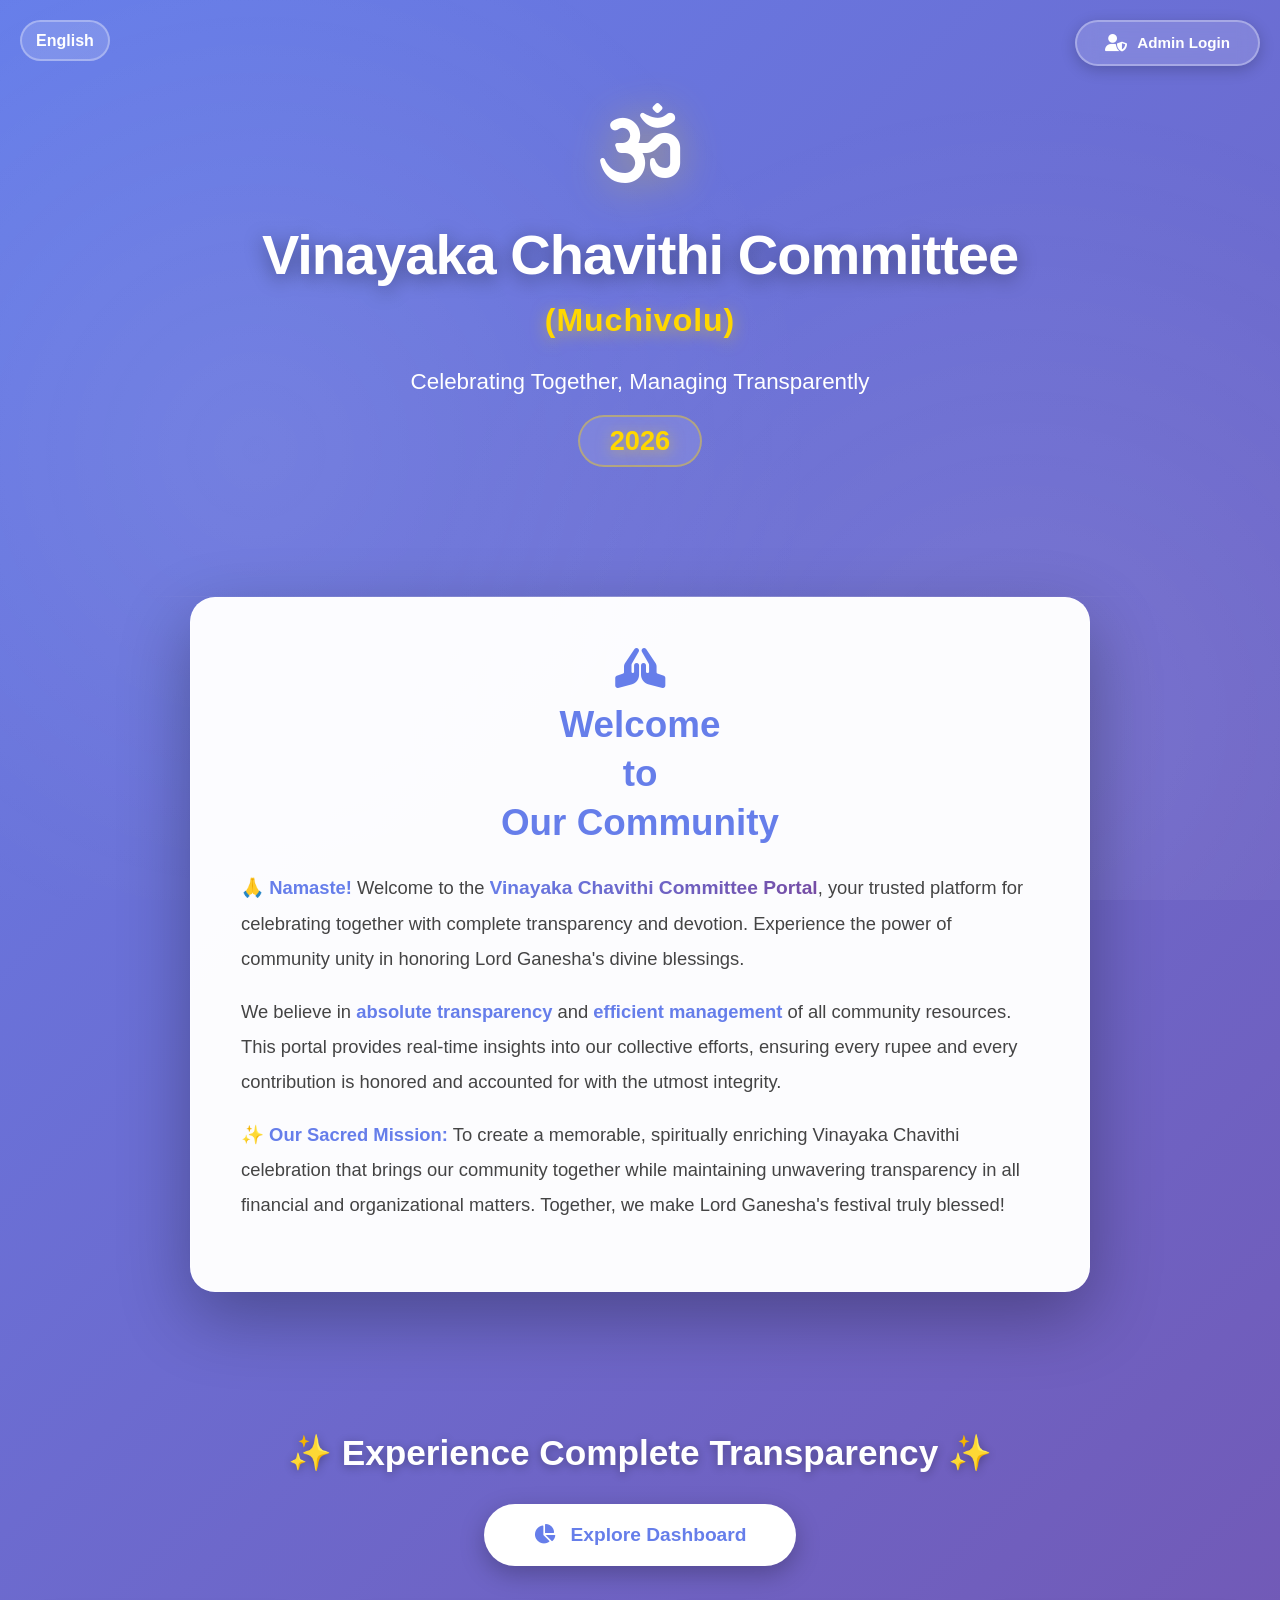
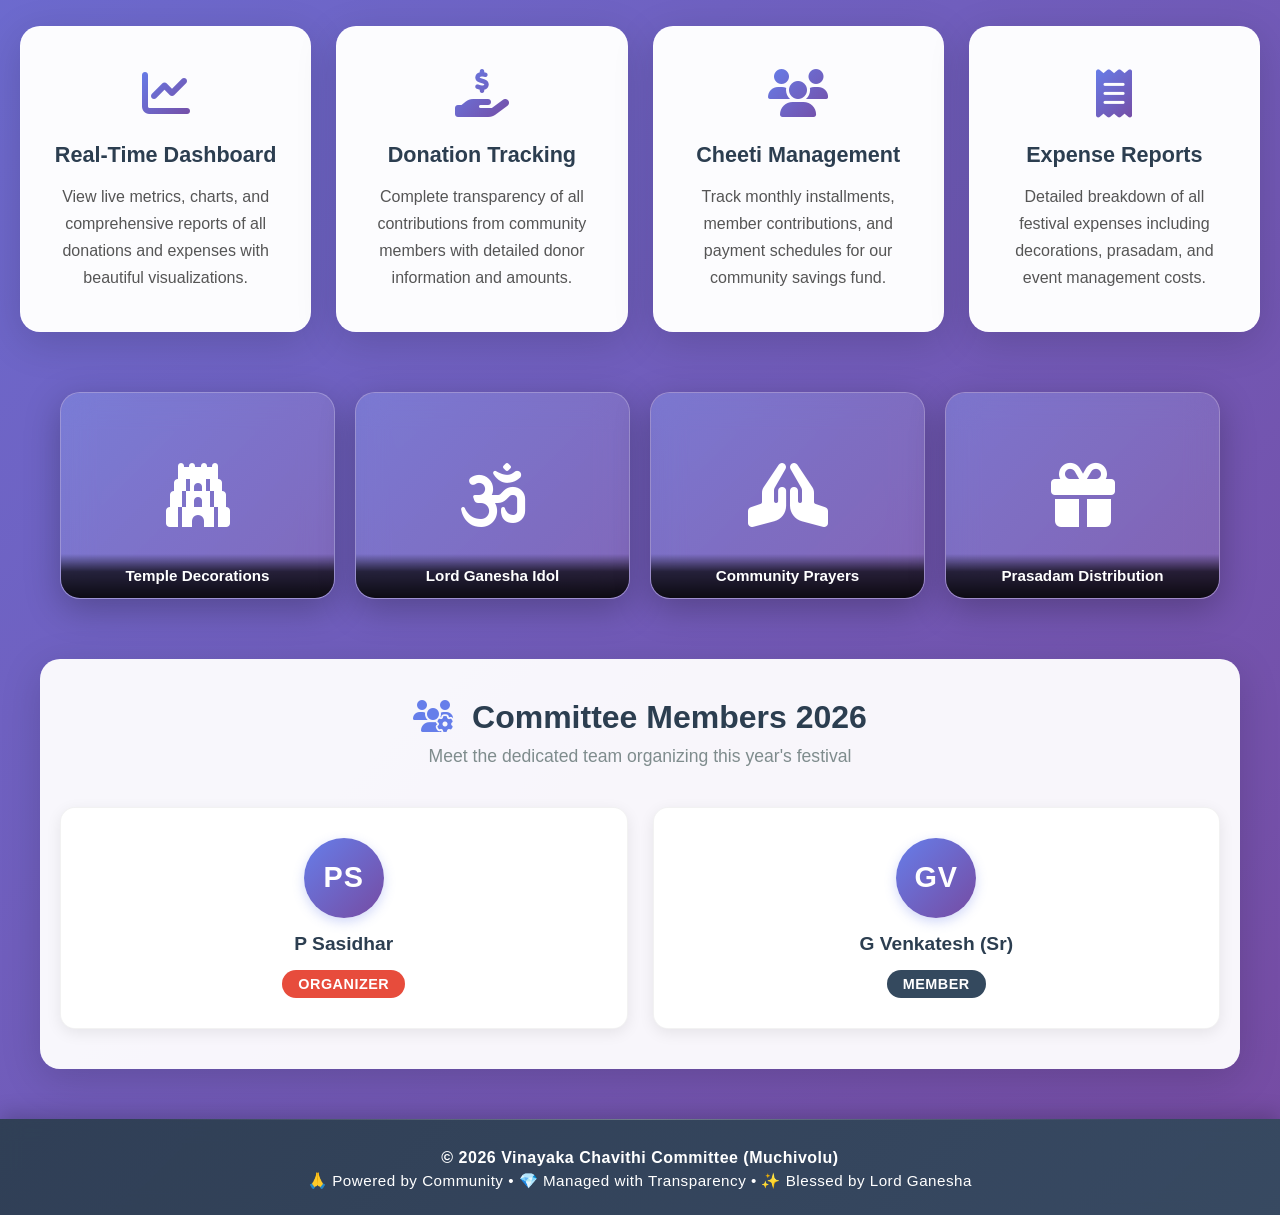
==== commit a52ca3f5: "Payment mode dropdown fixes, filter dropdown mobile fixes, CTA reorder, feature card links" ====
--- a/index.html
+++ b/index.html
@@ -312,6 +312,10 @@
             border: 1px solid rgba(255,255,255,0.5);
             position: relative;
             overflow: hidden;
+            display: block;
+            text-decoration: none;
+            color: inherit;
+            cursor: pointer;
         }
 
         .feature-card::before {
@@ -1072,39 +1076,50 @@
         </p>
     </div>
 
+    <!-- CTA Section -->
+    <div class="cta">
+        <h2 data-i18n="ctaTitle">✨ Experience Complete Transparency ✨</h2>
+        <div class="cta-buttons">
+            <a href="dashboard.html" class="btn btn-primary" onclick="showDashboardLoading(event)">
+                <i class="fas fa-chart-pie"></i>
+                <span data-i18n="exploreDashboard">Explore Dashboard</span>
+            </a>
+        </div>
+    </div>
+
     <!-- Features Grid -->
     <div class="features">
-        <div class="feature-card">
+        <a href="dashboard.html" class="feature-card" onclick="showDashboardLoading(event)">
             <div class="icon">
                 <i class="fas fa-chart-line"></i>
             </div>
             <h3 data-i18n="featureDashboardTitle">Real-Time Dashboard</h3>
             <p data-i18n="featureDashboardText">View live metrics, charts, and comprehensive reports of all donations and expenses with beautiful visualizations.</p>
-        </div>
-
-        <div class="feature-card">
+        </a>
+
+        <a href="dashboard.html" class="feature-card" onclick="showDashboardLoading(event)">
             <div class="icon">
                 <i class="fas fa-hand-holding-usd"></i>
             </div>
             <h3 data-i18n="featureDonationsTitle">Donation Tracking</h3>
             <p data-i18n="featureDonationsText">Complete transparency of all contributions from community members with detailed donor information and amounts.</p>
-        </div>
-
-        <div class="feature-card">
+        </a>
+
+        <a href="dashboard.html" class="feature-card" onclick="showDashboardLoading(event)">
             <div class="icon">
                 <i class="fas fa-users"></i>
             </div>
             <h3 data-i18n="featureCheetiTitle">Cheeti Management</h3>
             <p data-i18n="featureCheetiText">Track monthly installments, member contributions, and payment schedules for our community savings fund.</p>
-        </div>
-
-        <div class="feature-card">
+        </a>
+
+        <a href="dashboard.html" class="feature-card" onclick="showDashboardLoading(event)">
             <div class="icon">
                 <i class="fas fa-receipt"></i>
             </div>
             <h3 data-i18n="featureExpensesTitle">Expense Reports</h3>
             <p data-i18n="featureExpensesText">Detailed breakdown of all festival expenses including decorations, prasadam, and event management costs.</p>
-        </div>
+        </a>
     </div>
 
     <!-- Images Section -->
@@ -1137,17 +1152,6 @@
                 </div>
                 <div class="label" data-i18n="imagePrasadam">Prasadam Distribution</div>
             </div>
-        </div>
-    </div>
-
-    <!-- CTA Section -->
-    <div class="cta">
-        <h2 data-i18n="ctaTitle">✨ Experience Complete Transparency ✨</h2>
-        <div class="cta-buttons">
-            <a href="dashboard.html" class="btn btn-primary" onclick="showDashboardLoading(event)">
-                <i class="fas fa-chart-pie"></i>
-                <span data-i18n="exploreDashboard">Explore Dashboard</span>
-            </a>
         </div>
     </div>
 
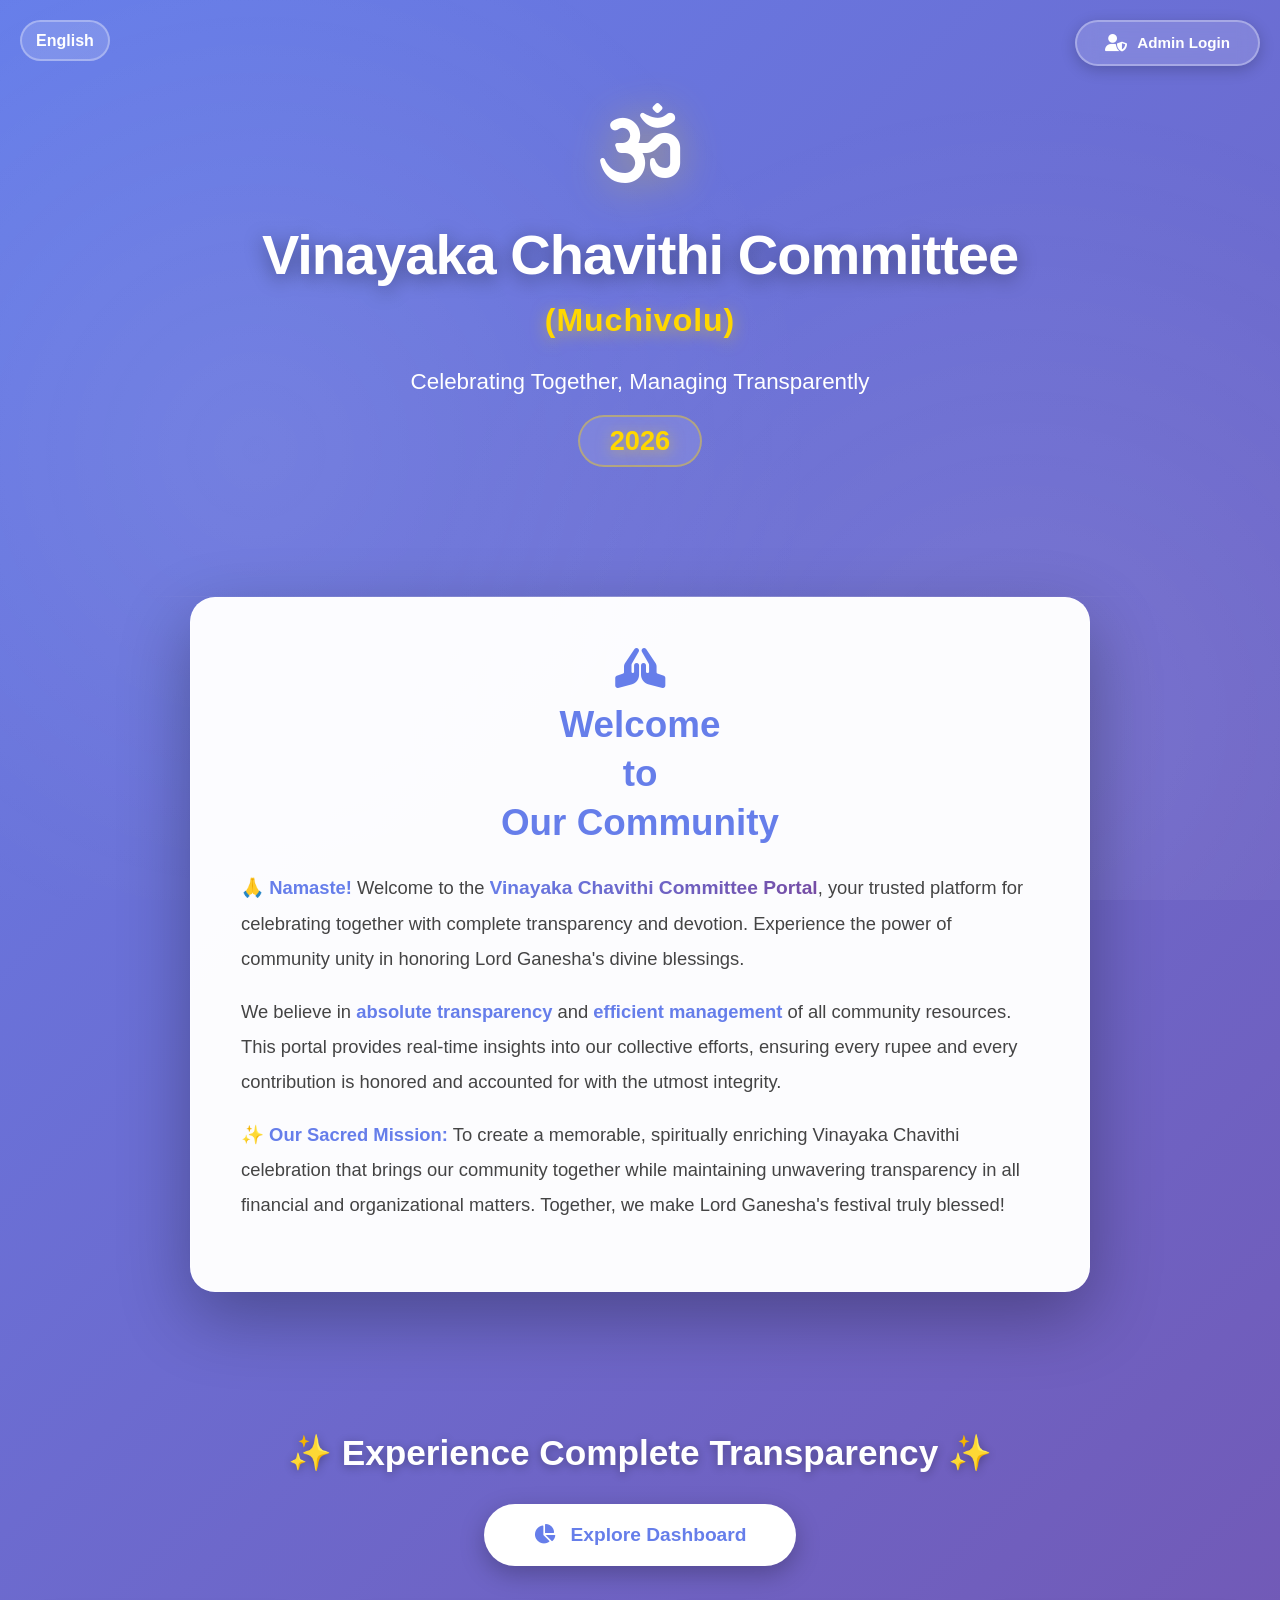
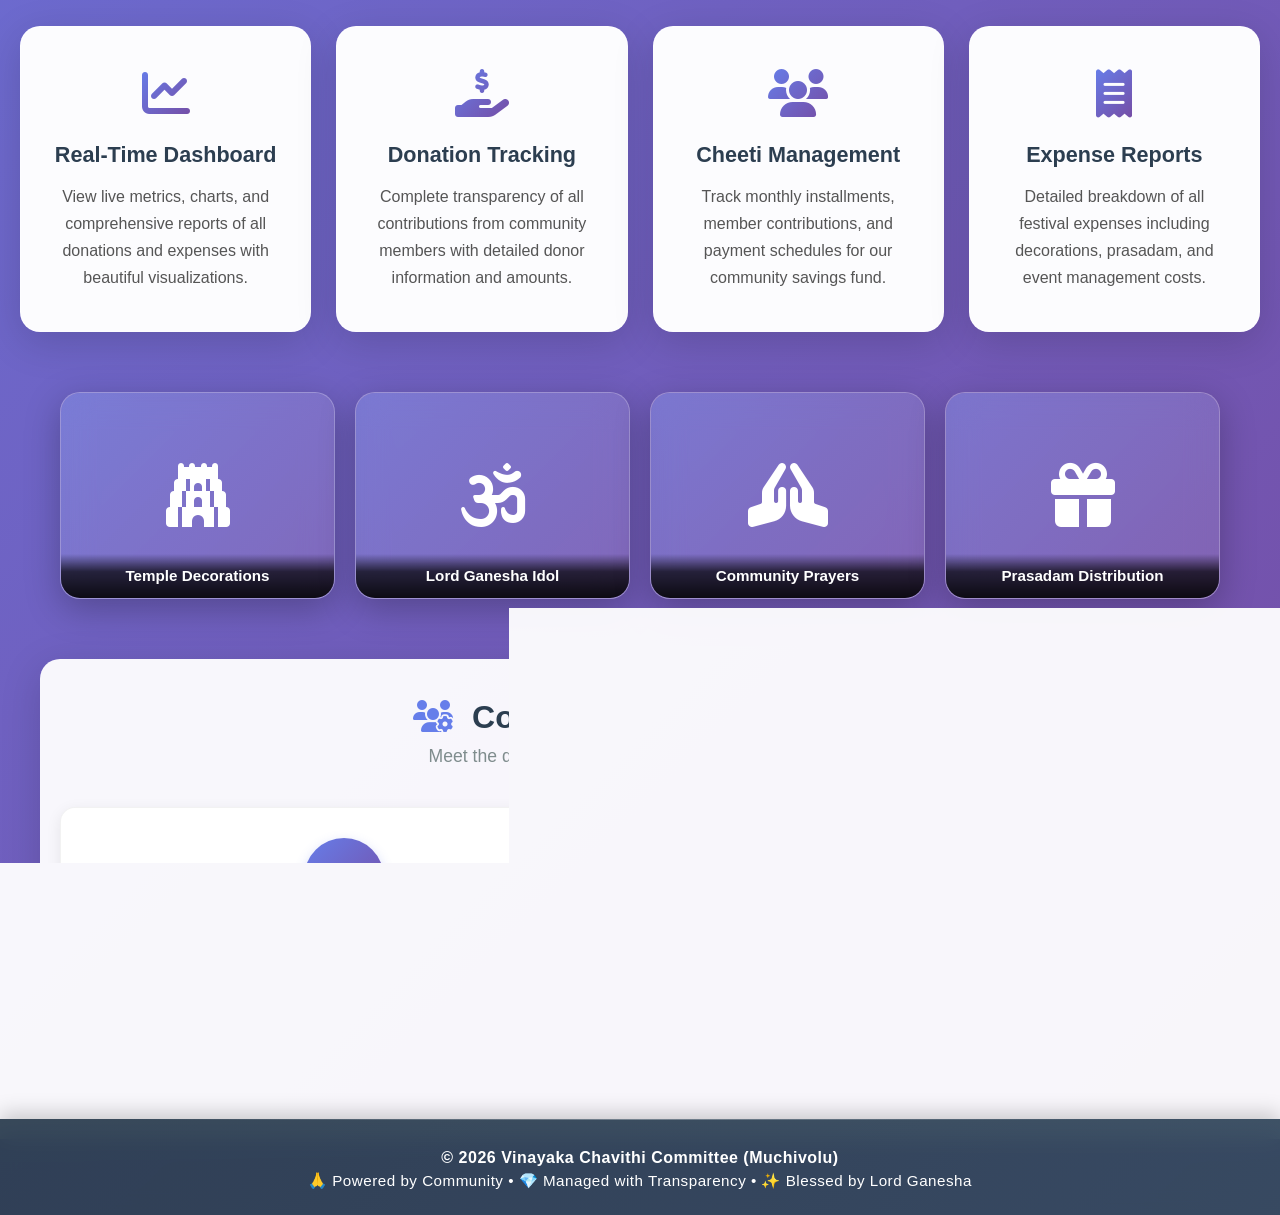
==== commit be8b2139: "Add cache-busting version query strings to local scripts/CSS" ====
--- a/index.html
+++ b/index.html
@@ -1173,8 +1173,8 @@
     </div>
 
     <!-- Load Dashboard Configuration -->
-    <script src="dashboard-config.js"></script>
-    <script src="js/localization/home-localization.js"></script>
+    <script src="dashboard-config.js?v=20260831"></script>
+    <script src="js/localization/home-localization.js?v=20260831"></script>
 
     <script>
         // Set current year dynamically
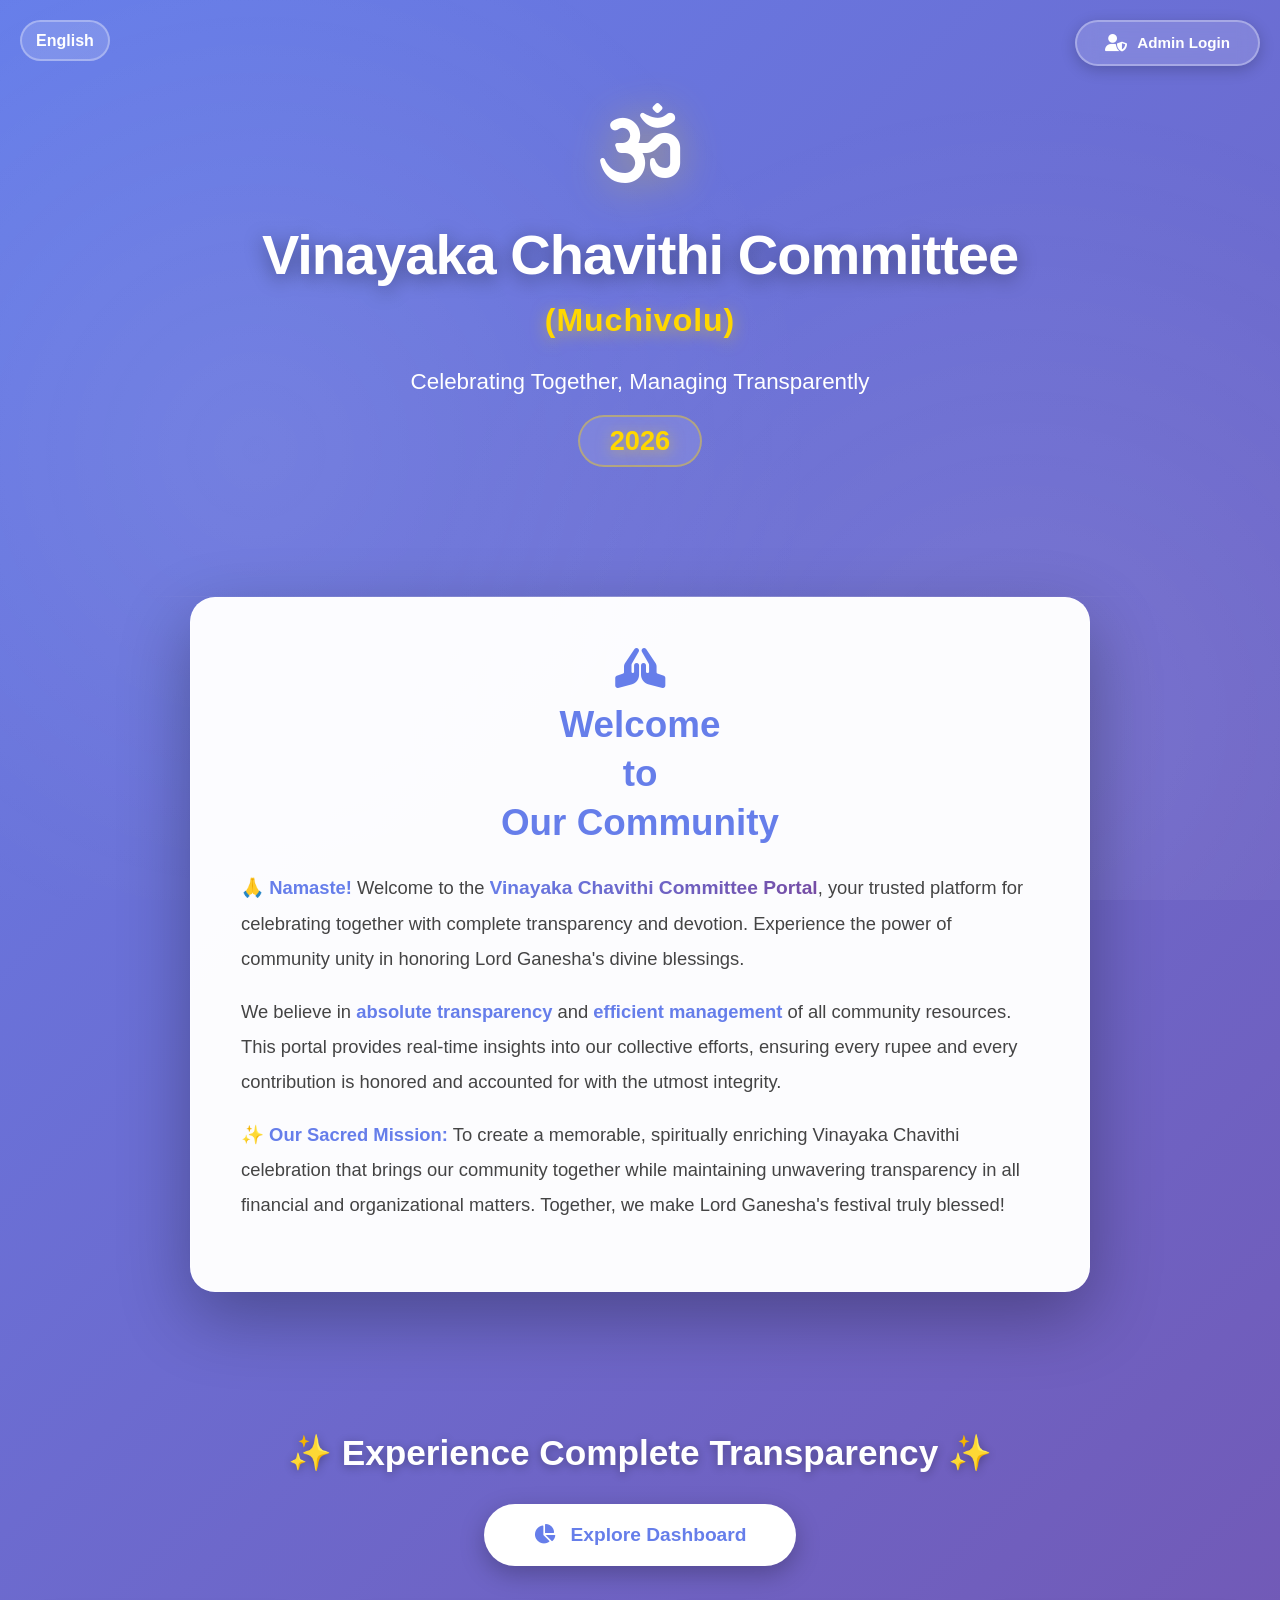
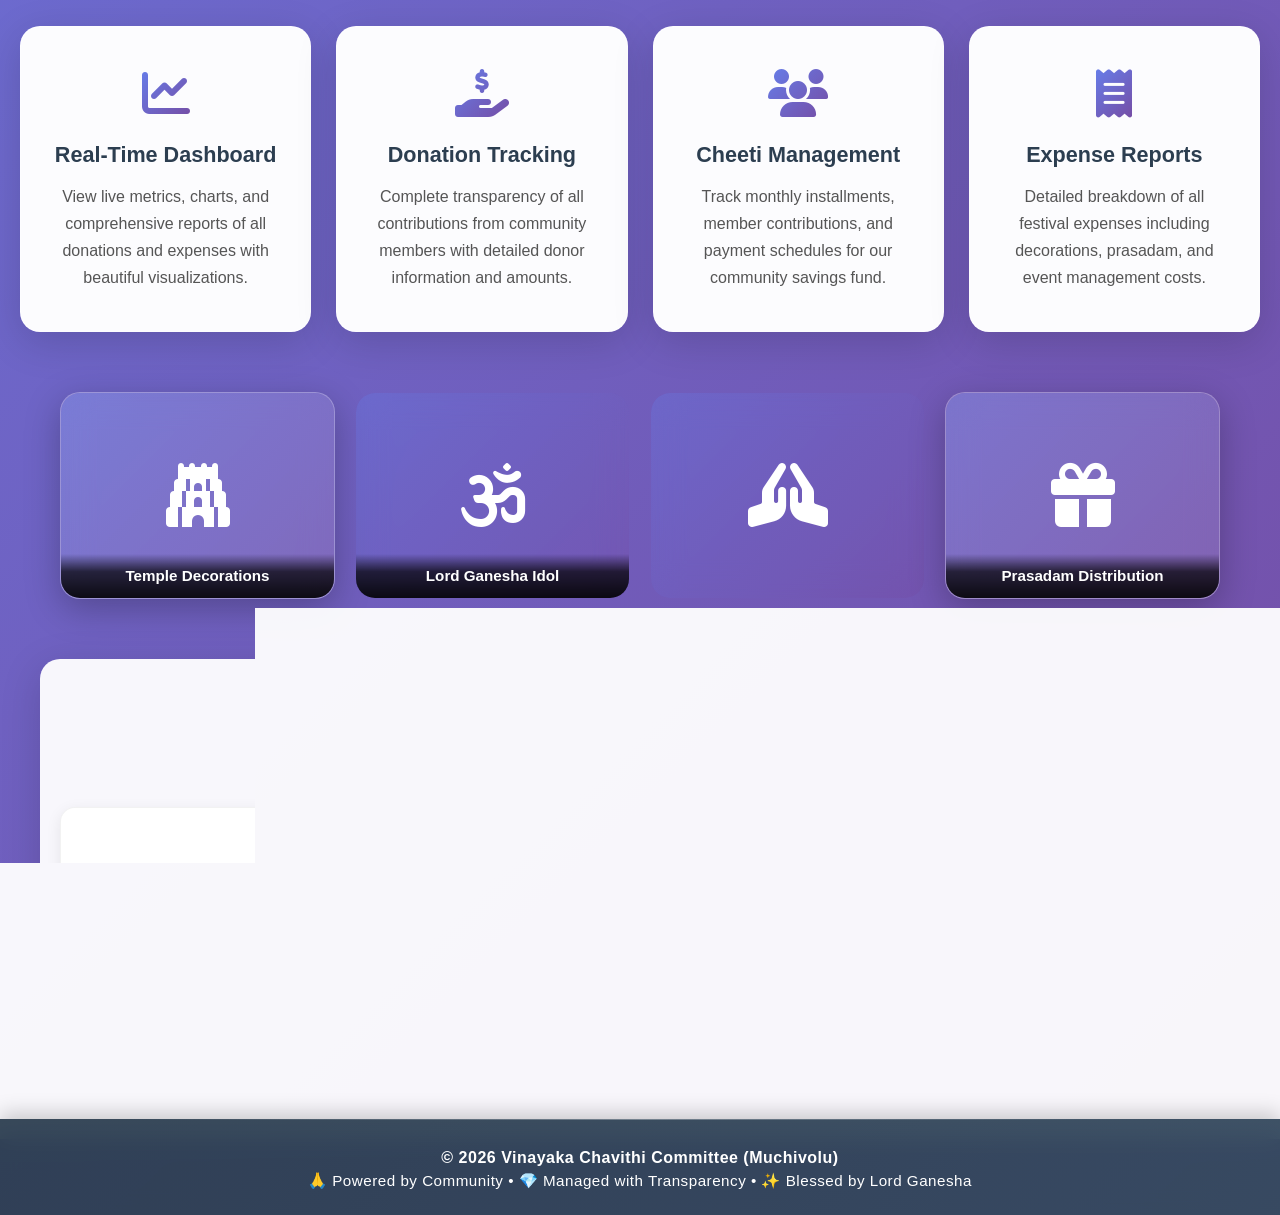
==== commit 6ba1e3ce: "Cheeti Metrics Toggle" ====
--- a/index.html
+++ b/index.html
@@ -1173,8 +1173,8 @@
     </div>
 
     <!-- Load Dashboard Configuration -->
-    <script src="dashboard-config.js?v=20260831"></script>
-    <script src="js/localization/home-localization.js?v=20260831"></script>
+    <script src="dashboard-config.js?v=20260902"></script>
+    <script src="js/localization/home-localization.js?v=20260902"></script>
 
     <script>
         // Set current year dynamically
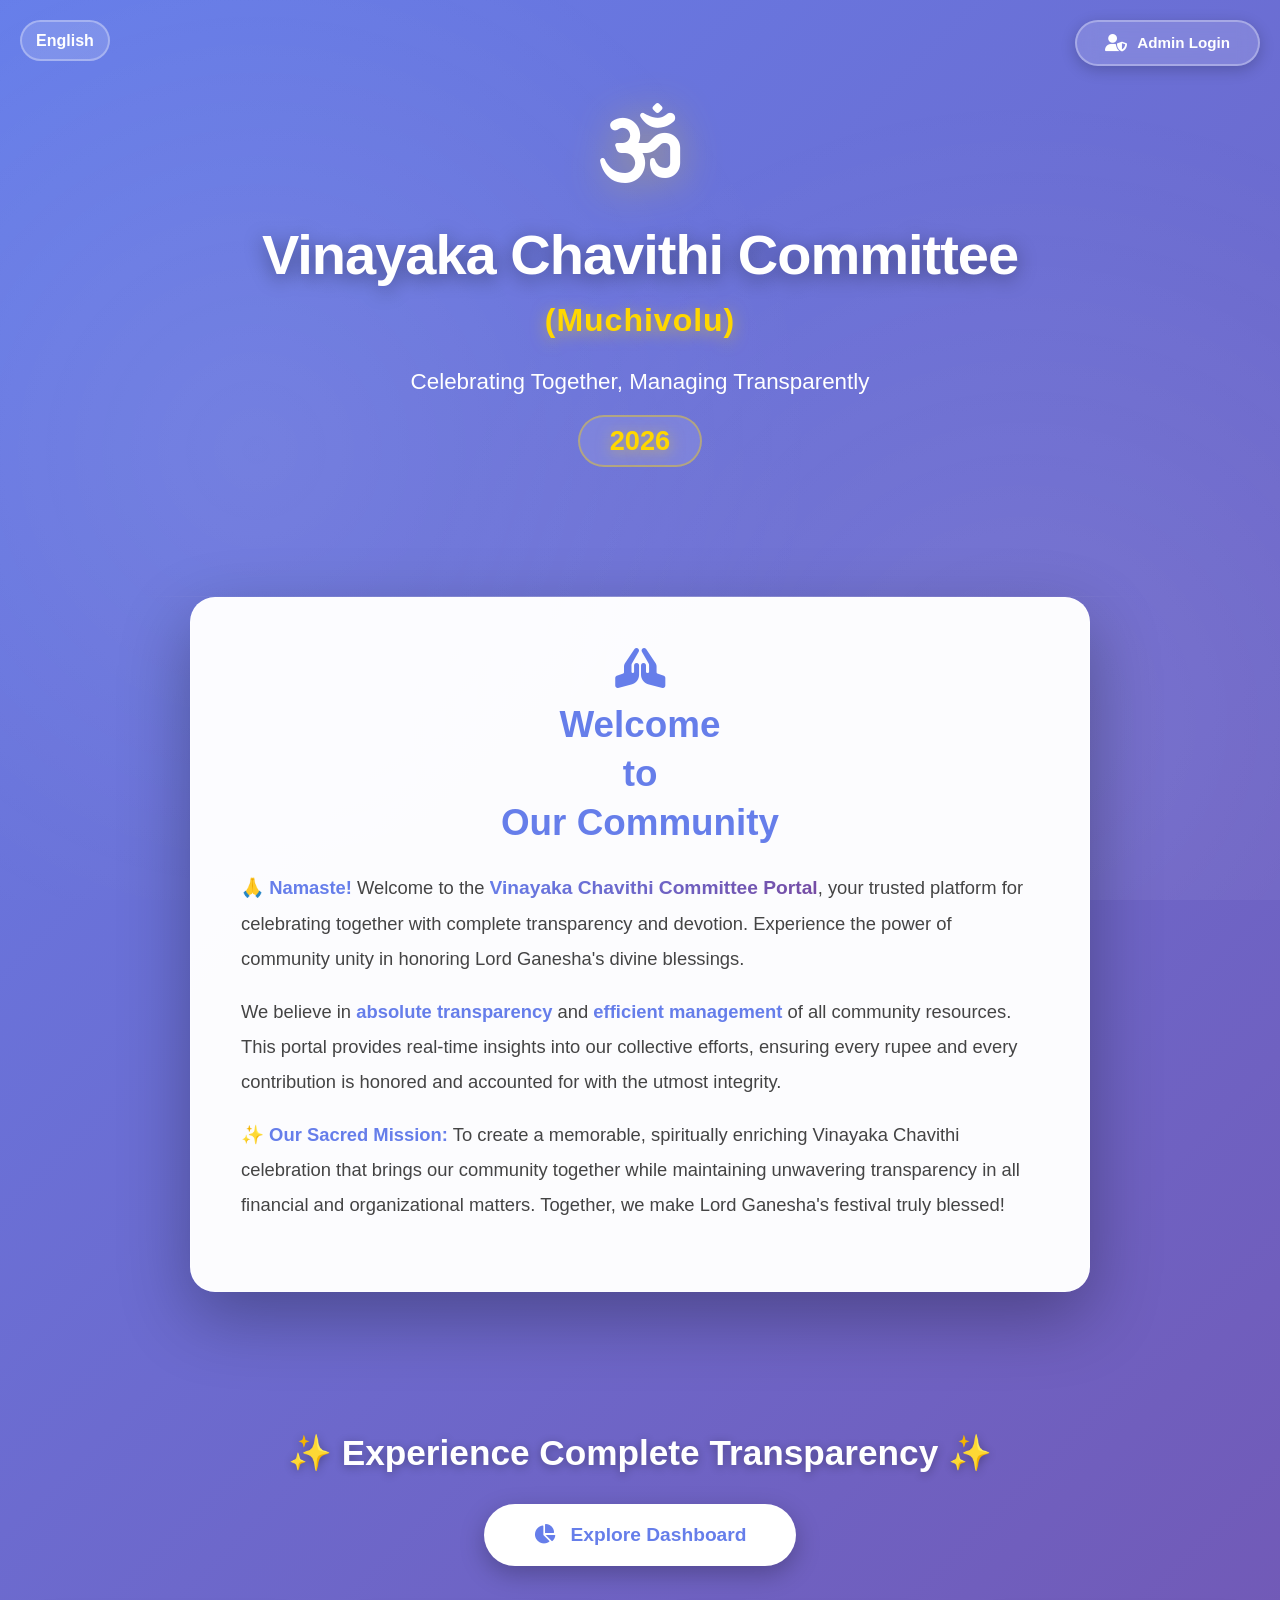
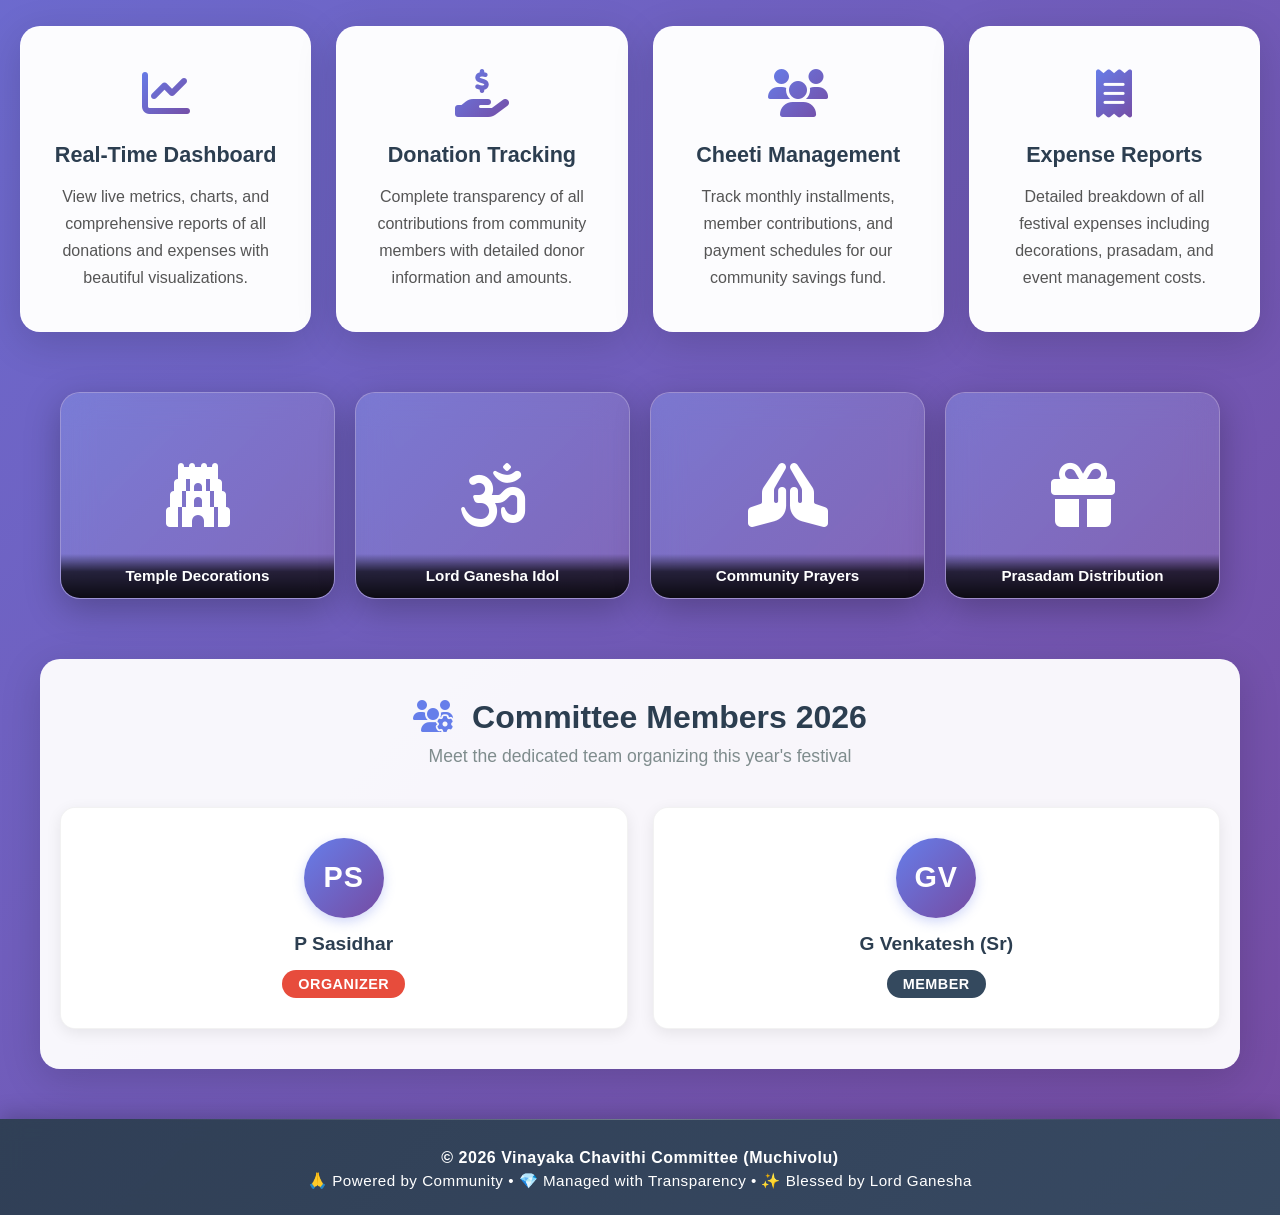
==== commit a0e356be: "Remaining Balance Carry forward" ====
--- a/index.html
+++ b/index.html
@@ -1173,8 +1173,8 @@
     </div>
 
     <!-- Load Dashboard Configuration -->
-    <script src="dashboard-config.js?v=20260902"></script>
-    <script src="js/localization/home-localization.js?v=20260902"></script>
+    <script src="dashboard-config.js?v=20260905"></script>
+    <script src="js/localization/home-localization.js?v=20260905"></script>
 
     <script>
         // Set current year dynamically
